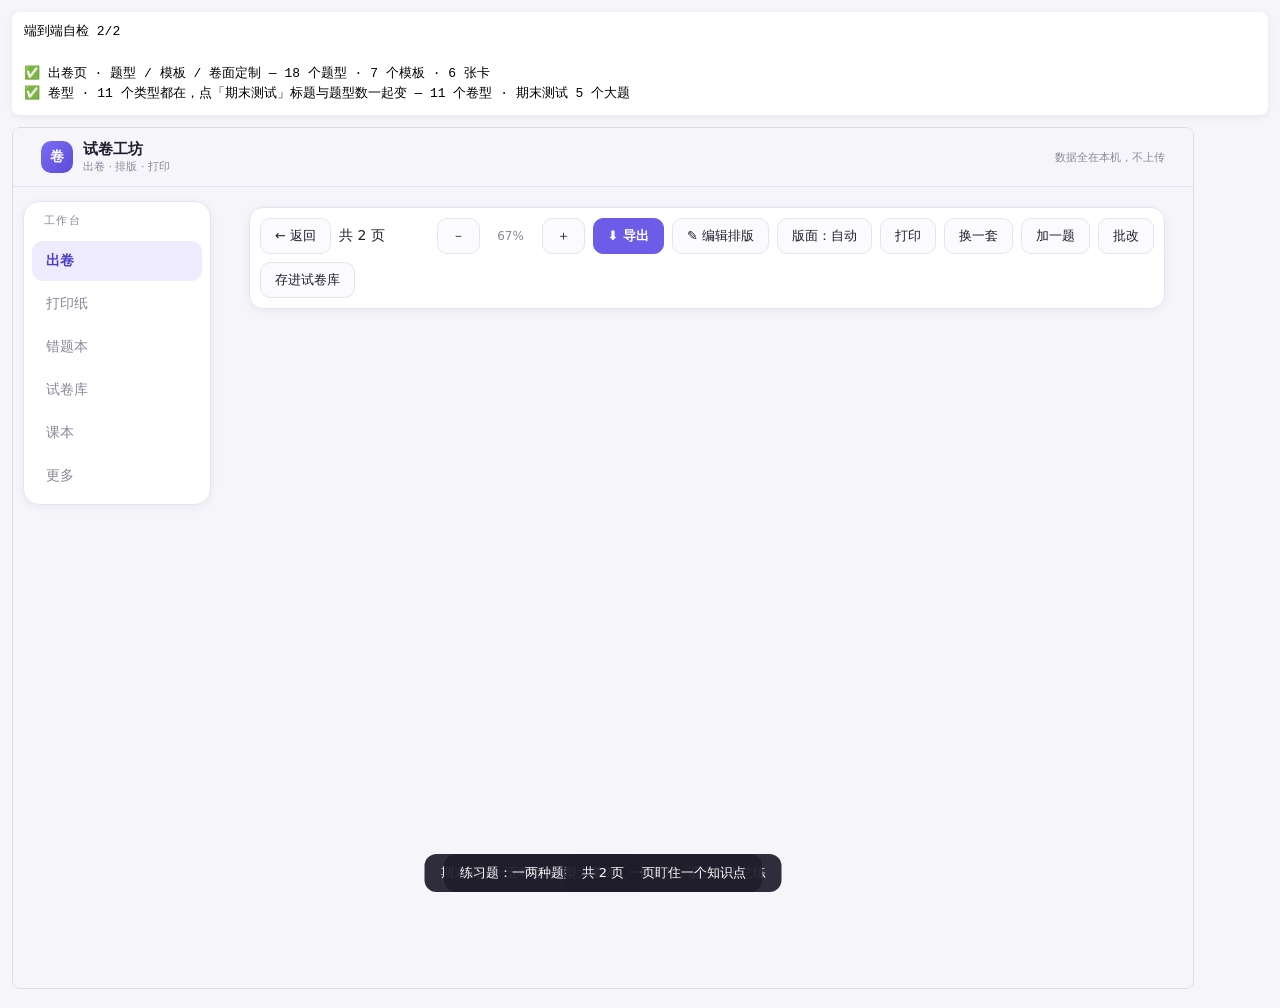
==== web/e2e.html @ d7cf1b26 "网页版补上「学前」一档；修补全词语的错题干；学前隐藏学期开关 网页版（web/ + 单文件 试卷工坊.html）： - models.js：GRADE_TABLE 加 grade 0（数域 20、允许" ====
<!DOCTYPE html>
<html lang="zh-CN">
<head>
<meta charset="utf-8">
<title>端到端自检</title>
<style>
  body { margin: 0; padding: 12px; background: #f6f5fa; font: 13px/1.6 -apple-system, "PingFang SC", sans-serif; }
  #report { margin: 0 0 12px; padding: 10px 12px; background: #fff; border-radius: 8px;
            white-space: pre-wrap; box-shadow: 0 2px 10px rgba(0,0,0,.06); }
  #app { width: 1180px; height: 860px; border: 1px solid #ddd; border-radius: 8px; background: #fff; }
</style>
</head>
<body>
<pre id="report">运行中…</pre>
<iframe id="app"></iframe>
<script type="module">
/**
 * 端到端自检：把「出卷 → 排版 → 批改 → 错题本 → 试卷库 → 学生 → 自编题 → 打印纸 → 课本」
 * 整条链路真的点一遍，用 iframe 加载真实页面、真实点按钮。
 *
 * 为什么不写单元测试：这里要验的恰恰是「连起来还对不对」——按钮点得动、DOM 出得来、
 * 数据存得下、刷新还在。拆成函数级单测反而测不到这些。
 *
 * 为了不弄脏用户数据：开工前把 localStorage 里的那份存档拿出备份、清空，跑完再放回去。
 */

const KEY = 'papermill.web.v2';
const backup = localStorage.getItem(KEY);
localStorage.removeItem(KEY);

const frame = document.getElementById('app');
const report = document.getElementById('report');
const rows = [];
const sleep = (ms) => new Promise((r) => setTimeout(r, ms));
const D = () => frame.contentDocument;
const q = (sel) => D().querySelector(sel);
const qa = (sel) => [...D().querySelectorAll(sel)];
const T = (n) => (n ? n.textContent.replace(/\s+/g, ' ').trim() : '');

function paint() {
  const pass = rows.filter((r) => r[0] === '✅').length;
  report.textContent = `端到端自检 ${pass}/${rows.length}\n\n`
    + rows.map(([m, name, detail]) => `${m} ${name}${detail ? ` — ${detail}` : ''}`).join('\n');
  document.title = `E2E ${pass}/${rows.length}`;
}

async function test(name, fn) {
  try {
    const detail = await fn();
    rows.push(['✅', name, detail ?? '']);
  } catch (err) {
    rows.push(['❌', name, err.message]);
  }
  paint();
}

// 任何逃出 test() 的异常都要留下来 —— 否则页面就停在那句「运行中…」，
// 看不出到底是哪一步炸的（这个坑踩过一次）
window.addEventListener('error', (e) => {
  rows.push(['💥', '脚本异常', e.message]);
  paint();
});
window.addEventListener('unhandledrejection', (e) => {
  rows.push(['💥', '未捕获的 Promise 错误', String(e.reason?.message ?? e.reason)]);
  paint();
});

async function waitFor(fn, label, ms = 9000) {
  const t0 = Date.now();
  for (;;) {
    let v = null;
    try { v = fn(); } catch { v = null; }
    if (v) return v;
    if (Date.now() - t0 > ms) throw new Error(`等不到「${label}」`);
    await sleep(50);
  }
}

// ---------------------------------------------------------------- 操作小工具

function dock(label) {
  const b = qa('.dock .dock-btn').find((x) => T(x) === label);
  if (!b) throw new Error(`导航里没有「${label}」`);
  b.click();
}
function findField(root, label) {
  return [...root.querySelectorAll('.field')].find((f) => T(f.querySelector(':scope > span')) === label);
}
function chipIn(root, label, text) {
  const f = findField(root, label);
  if (!f) throw new Error(`没有「${label}」这一项`);
  const c = [...f.querySelectorAll('.chip')].find((x) => T(x) === text);
  if (!c) throw new Error(`「${label}」下没有「${text}」`);
  return c;
}
const viewChip = (label, text) => chipIn(q('#view'), label, text);
function setControl(el, v) {
  if (el.tagName === 'SELECT') { el.value = String(v); el.dispatchEvent(new Event('change', { bubbles: true })); return; }
  el.value = v;
  // 页面上有的控件挂在 oninput、有的挂在 onchange，两个都发一遍最稳
  el.dispatchEvent(new Event('input', { bubbles: true }));
  el.dispatchEvent(new Event('change', { bubbles: true }));
}
function setFieldInput(root, label, v) {
  const f = findField(root, label);
  if (!f) throw new Error(`没有「${label}」输入框`);
  setControl(f.querySelector('input, select, textarea'), v);
}
const modal = () => q('.modal-mask .modal-card');
const modalBtn = (text) => [...modal().querySelectorAll('.modal-foot .btn')].find((b) => T(b) === text);
function closeModal() { const x = q('.modal-mask .icon-btn'); if (x) x.click(); }

/** 从出卷页生成一张卷子，再把关键指标收集起来 */
async function generate() {
  const b = q('#view .create-actions .btn.primary');
  if (!b) throw new Error('当前不在出卷页');
  b.click();
  await waitFor(() => qa('#view .paper-stage .paper-page').length > 0, '卷子排出来');
  await sleep(180);
  return collect();
}
function collect() {
  const pages = qa('#view .paper-stage .paper-page');
  const desc = T(q('#view .preview-toolbar .grow'));
  return { n: pages.length, desc, text: pages.map((p) => T(p)).join('\n'), pages };
}
function goCreate() {
  const back = qa('#view .preview-toolbar .btn').find((b) => T(b) === '← 返回');
  if (back) back.click();
  else dock('出卷');
}

// ---------------------------------------------------------------- 开跑

frame.src = 'index.html';
try {
  await new Promise((r, j) => {
    frame.onload = r;
    setTimeout(() => j(new Error('iframe 加载超时')), 15000);
  });
  await waitFor(() => q('#view .type-list'), '出卷页渲染完', 15000);
} catch (err) {
  let seen = '';
  try { seen = T(q('#view')) || T(D().body).slice(0, 300); } catch { seen = '(读不到 iframe)'; }
  rows.push(['❌', '页面启动', `${err.message}｜iframe 里看到：${seen.slice(0, 300)}`]);
  paint();
  throw err;
}
await sleep(400); // 让 boot 里那张垫底卷子排完

// 1 ---------------------------------------------------------------
await test('出卷页 · 题型 / 模板 / 卷面定制', () => {
  const types = qa('#view .type-item').length;
  const tpls = qa('#view .template-chip').length;
  const heads = qa('#view .card h2').map(T);
  const need = ['出什么卷', '卷面定制'];
  if (types < 10) throw new Error(`题型只有 ${types} 个`);
  // 模板是按年级 + 科目筛过的，低年级数学只出得来 7 个，不能写死 12
  if (tpls < 5) throw new Error(`快捷模板只有 ${tpls} 个`);
  const miss = need.filter((h) => !heads.some((x) => x.startsWith(h)));
  if (miss.length) throw new Error('缺卡片：' + miss.join('、'));
  return `${types} 个题型 · ${tpls} 个模板 · ${heads.length} 张卡`;
});

// 2 ---------------------------------------------------------------
await test('卷型 · 11 个类型都在，点「期末测试」标题与题型数一起变', async () => {
  const f = findField(q('#view'), '卷型');
  if (!f) throw new Error('出卷页没有「卷型」这一项');
  const labels = [...f.querySelectorAll('.chip')].map(T);
  const need = ['全部', '单元测试', '期中测试', '期末测试', '练习题', '拼音', '复习题', '综合测试', '竞赛', '奥数', '小升初'];
  if (labels.length !== need.length) throw new Error(`卷型有 ${labels.length} 个：${labels.join('/')}`);
  const miss = need.filter((x) => !labels.includes(x));
  if (miss.length) throw new Error('缺卷型：' + miss.join('、'));
  viewChip('卷型', '期末测试').click();
  await sleep(150);
  const paper = await generate();
  if (!/期末测试/.test(paper.text)) throw new Error('卷头没印「期末测试」：' + paper.text.slice(0, 60));
  const sections = (paper.text.match(/（每题 \d+ 分/g) ?? []).length;
  if (sections < 5) throw new Error(`期末测试只排了 ${sections} 个大题，应该有 5 个`);
  return `11 个卷型 · 期末测试 ${sections} 个大题`;
});

// 3 ---------------------------------------------------------------
await test('卷型 · 练习题只出一个大题、竞赛换成思维题', async () => {
  goCreate();
  await waitFor(() => q('#view .create-actions'), '出卷页');
  viewChip('卷型', '练习题').click();
  await sleep(150);
  let p = await generate();
  let n = (p.text.match(/（每题 \d+ 分/g) ?? []).length;
  if (n !== 1) throw new Error(`练习题排了 ${n} 个大题，应该只有 1 个`);
  goCreate();
  await waitFor(() => q('#view .create-actions'), '出卷页');
  viewChip('卷型', '竞赛').click();
  await sleep(150);
  p = await generate();
  n = (p.text.match(/（每题 \d+ 分/g) ?? []).length;
  if (n < 3) throw new Error(`竞赛只排了 ${n} 个大题`);
  if (!/找规律|应用题|比大小|填括号/.test(p.text)) throw new Error('竞赛卷里没有一道思维题：' + p.text.slice(0, 120));
  return `练习题 1 个大题 · 竞赛 ${n} 个大题且含思维题`;
});

// 4 ---------------------------------------------------------------
await test('卷型 · 拼音自动切到语文，题全是字词拼音', async () => {
  goCreate();
  await waitFor(() => q('#view .create-actions'), '出卷页');
  viewChip('卷型', '拼音').click();
  await sleep(200);
  const on = [...findField(q('#view'), '科目（可多选）').querySelectorAll('.chip.on')].map(T);
  if (on.join() !== '语文') throw new Error('点了拼音卷，科目还是：' + (on.join('、') || '空'));
  const p = await generate();
  if (!/看拼音写词语/.test(p.text)) throw new Error('拼音卷里没有「看拼音写词语」');
  if (/口算|竖式|脱式/.test(p.text)) throw new Error('拼音卷里混进了数学题');
  // 收尾：卷型退回全部、科目退回数学，后面的用例还要按默认来
  goCreate();
  await waitFor(() => q('#view .create-actions'), '出卷页');
  viewChip('卷型', '全部').click();
  await sleep(150);
  const chips = () => [...findField(q('#view'), '科目（可多选）').querySelectorAll('.chip')];
  chips().find((c) => T(c) === '数学').click();
  await sleep(180);
  const zh = chips().find((c) => T(c) === '语文' && c.classList.contains('on'));
  if (zh) { zh.click(); await sleep(180); }
  return '自动切语文 · 只有拼音字词题';
});

// 5 ---------------------------------------------------------------
await test('卷型 · 拼音只到六年级、小升初从五年级起', async () => {
  const gradeSel = () => findField(q('#view'), '年级').querySelector('select');
  setControl(gradeSel(), '3');
  await sleep(220);
  if (!viewChip('卷型', '小升初').disabled) throw new Error('三年级竟然能选「小升初」');
  setControl(gradeSel(), '7');
  await sleep(240);
  if (!viewChip('卷型', '拼音').disabled) throw new Error('七年级竟然能选「拼音」');
  setControl(gradeSel(), '6');
  await sleep(240);
  if (viewChip('卷型', '小升初').disabled) throw new Error('六年级选不了「小升初」');
  if (viewChip('卷型', '拼音').disabled) throw new Error('六年级选不了「拼音」');
  setControl(gradeSel(), '3');
  await sleep(240);
  return '三年级无小升初 · 七年级无拼音 · 六年级两个都能选';
});

// 5.5 -------------------------------------------------------------
await test('学前 · 只开数学语文，卷面没有乘除、卷头不重复', async () => {
  const gradeSel = () => findField(q('#view'), '年级').querySelector('select');
  const opts = [...gradeSel().options].map((o) => o.textContent.trim());
  if (!opts.includes('学前')) throw new Error('年级下拉里没有「学前」：' + opts.join('/'));
  setControl(gradeSel(), '0');
  await sleep(260);

  const chips = () => [...findField(q('#view'), '科目（可多选）').querySelectorAll('.chip')];
  const enabled = chips().filter((c) => !c.disabled).map(T);
  if (enabled.join() !== '数学,语文') throw new Error('学前能选的科目是：' + enabled.join('、'));

  const p = await generate();
  if (/学前 · 学前/.test(p.text)) throw new Error('卷头印成了「学前 · 学前」');
  if (!/学前/.test(p.text)) throw new Error('卷头没有「学前」：' + p.text.slice(0, 60));
  if (/×|÷/.test(p.text)) throw new Error('学前卷里出现了乘除');
  const total = Number((p.text.match(/共\s*(\d+)\s*题/) ?? [])[1] ?? 0);
  if (!total) throw new Error('卷头读不到题量：' + p.text.slice(0, 80));
  if (total > 24) throw new Error(`学前卷 ${total} 题，没折半（常规卷 30+）`);

  // 语文：拼音 / 注音 / 补全词语，不能一道题都出不来
  goCreate();
  await waitFor(() => q('#view .create-actions'), '出卷页');
  chips().find((c) => T(c) === '语文').click();
  await sleep(200);
  chips().find((c) => T(c) === '数学' && c.classList.contains('on')).click();
  await sleep(240);
  const zh = await generate();
  if (!/拼音|注音|补全词语|补充完整/.test(zh.text)) throw new Error('学前语文卷没有字词题：' + zh.text.slice(0, 120));

  // 收尾：回到三年级数学
  goCreate();
  await waitFor(() => q('#view .create-actions'), '出卷页');
  chips().find((c) => T(c) === '数学').click();
  await sleep(160);
  chips().find((c) => T(c) === '语文' && c.classList.contains('on')).click();
  await sleep(160);
  setControl(gradeSel(), '3');
  await sleep(240);
  return `学前数学 ${total} 题 · 只开数学语文 · 语文卷出得来`;
});

// 6 ---------------------------------------------------------------
let base = null;
await test('生成卷子 · 页数 / 姓名栏 / 页脚页码', async () => {
  base = await generate();
  if (!base.n) throw new Error('一页都没排出来');
  if (!/姓名|班级/.test(base.text)) throw new Error('卷头没有姓名栏');
  if (!/第\s*1\s*\/\s*\d+\s*页/.test(base.text)) throw new Error('页脚没有「第 1/N 页」');
  return `${base.desc}`;
});

// 3 ---------------------------------------------------------------
await test('页脚 · 默认印「学生名 · 每日一练」，不印版权说明', async () => {
  goCreate();
  await waitFor(() => q('#view .create-actions'), '出卷页');
  viewChip('页脚', '默认（学生名 · 每日一练）').click();
  await sleep(80);
  const r = await generate();
  // 用户点名：那张「题目由本程序生成，非官方教材配套」别默认印出来；
  // 但左下角要留一句能认出「这是谁的哪张卷」的话
  if (/非官方教材配套/.test(r.text)) throw new Error('默认页脚还印着版权说明');
  if (!/每日一练/.test(r.text)) throw new Error('默认页脚没印「每日一练」');
  if (!/第\s*1\s*\/\s*\d+\s*页/.test(r.text)) throw new Error('页脚连页码都没了');
  return '印「每日一练」· 无版权说明 · 页码仍在';
});

// 4 ---------------------------------------------------------------
await test('页脚 · 整条不印', async () => {
  goCreate();
  await waitFor(() => q('#view .create-actions'), '出卷页');
  viewChip('页脚', '整条不印').click();
  await sleep(80);
  const r = await generate();
  if (/第\s*1\s*\/\s*\d+\s*页/.test(r.text)) throw new Error('整条不印时页码还在');
  if (/第\s*1\s*\/\s*\d+\s*页/.test(r.text)) throw new Error('页码还在');
  return '文案与页码都没了';
});

// 5 ---------------------------------------------------------------
await test('页脚 · 自定义文字', async () => {
  goCreate();
  await waitFor(() => q('#view .create-actions'), '出卷页');
  viewChip('页脚', '自定义').click();
  await sleep(120);
  setFieldInput(q('#view'), '页脚文字', '三班数学 · 每日一练');
  await sleep(80);
  const r = await generate();
  if (!/三班数学/.test(r.text)) throw new Error('自定义页脚没印出来');
  goCreate();
  await waitFor(() => q('#view .create-actions'), '出卷页');
  viewChip('页脚', '默认（学生名 · 每日一练）').click();
  return '印出「三班数学 · 每日一练」';
});

// 6 ---------------------------------------------------------------
await test('页数上限 2 页 · 自动缩字号压进去', async () => {
  goCreate();
  await waitFor(() => q('#view .create-actions'), '出卷页');
  // 先切到「练习题」：只有一个大题，页数好控制。
  // 默认「全部」铺四类题型、本来就 4 页，缩字号有 0.72 的下限，压不进 2 页 ——
  // 那是设计如此，不是 bug，拿它测「压进去」只会一直红。
  viewChip('卷型', '练习题').click();
  await sleep(120);
  viewChip('页数上限', '不限').click();
  await sleep(80);
  // 默认卷本来就 2 页，限 2 页什么也测不出来 —— 先把第一类题型加到刚过 3 页
  // （不能堆太多：缩字号有 0.72 的下限，塞不进去就会老实多印一页，那是设计如此）
  let free = null;
  let used = '';
  let picked = '';
  for (const n of ['40', '50', '60', '70', '80']) {
    // 设完回读一次：带虚拟时间的无头浏览器偶尔会在重渲染的间隙把设置吞掉
    for (let k = 0; k < 3; k++) {
      setControl(q('#view .type-item input.num'), n);
      await sleep(180);
      picked = /已选 (\d+) 题/.exec(T(q('#view .page-head p')))?.[1] ?? '0';
      if (Number(picked) >= Number(n)) break;
    }
    if (Number(picked) < Number(n)) throw new Error(`题量设不成 ${n}（页面显示 ${picked}）`);
    viewChip('页数上限', '不限').click();
    await sleep(60);
    free = await generate();
    used = n;
    if (free.n >= 3) break;
    goCreate();
    await waitFor(() => q('#view .create-actions'), '出卷页');
  }
  if (!free || free.n < 3) throw new Error(`题量加到 ${used}（已选 ${picked} 题）也没到 3 页，当前 ${free?.n} 页`);
  goCreate();
  await waitFor(() => q('#view .create-actions'), '出卷页');
  viewChip('页数上限', '2 页').click();
  await sleep(80);
  const capped = await generate();
  const shrunk = /缩到\s*(\d+)%/.exec(capped.desc);
  if (capped.n > free.n) throw new Error(`限页反而从 ${free.n} 页变 ${capped.n} 页`);
  if (capped.n > 2 && !shrunk) throw new Error(`限 2 页排了 ${capped.n} 页，且没缩过字号`);
  // 缩字号可以，但题不能少
  const lf = free.text.replace(/\s/g, '').length;
  const lc = capped.text.replace(/\s/g, '').length;
  if (lc < lf * 0.9) throw new Error(`限页后内容少了 ${Math.round((1 - lc / lf) * 100)}%，可能丢题`);
  goCreate();
  await waitFor(() => q('#view .create-actions'), '出卷页');
  viewChip('页数上限', '不限').click();
  viewChip('卷型', '全部').click();
  const reset = qa('#view .type-tools .btn').find((b) => T(b) === '全选常用');
  if (reset) reset.click();
  return `${used} 题：不限 ${free.n} 页 → 限 2 页 ${capped.n} 页${shrunk ? `（字号缩到 ${shrunk[1]}%）` : '（压不下去，按设计保留）'} · 题目没丢`;
});

// 7 ---------------------------------------------------------------
await test('横版 A4 · 纸面真的转成 842×595', async () => {
  goCreate();
  await waitFor(() => q('#view .create-actions'), '出卷页');
  viewChip('页数上限', '不限').click();
  await sleep(80);
  viewChip('纸张', 'A4 横版').click();
  await sleep(80);
  const r = await generate();
  const w = parseFloat(r.pages[0].style.width);
  const h = parseFloat(r.pages[0].style.height);
  if (!(w > h)) throw new Error(`纸面还是 ${w}×${h}`);
  if (Math.round(w) !== 842 || Math.round(h) !== 595) throw new Error(`尺寸 ${w}×${h} 不是 A4 横版`);
  goCreate();
  await waitFor(() => q('#view .create-actions'), '出卷页');
  viewChip('纸张', 'A4 竖版').click();
  return `${Math.round(w)}×${Math.round(h)}pt`;
});

// 8 ---------------------------------------------------------------
await test('行距自定义 12pt', async () => {
  goCreate();
  await waitFor(() => q('#view .create-actions'), '出卷页');
  viewChip('题间行距', '自定义').click();
  await sleep(120);
  setFieldInput(q('#view'), '自定义行距(pt)', '12');
  await sleep(80);
  const custom = await generate();
  goCreate();
  await waitFor(() => q('#view .create-actions'), '出卷页');
  viewChip('题间行距', '标准').click();
  await sleep(80);
  const normal = await generate();
  return `自定义 ${custom.n} 页 / 标准 ${normal.n} 页`;
});

// 9 ---------------------------------------------------------------
await test('批改 · 勾 3 道错题记进错题本', async () => {
  goCreate();
  await waitFor(() => q('#view .create-actions'), '出卷页');
  await generate();
  const grade = qa('#view .preview-toolbar .btn').find((b) => T(b) === '批改');
  if (!grade) throw new Error('工具栏没有「批改」');
  grade.click();
  await waitFor(() => modal(), '批改弹窗');
  const boxes = [...modal().querySelectorAll('.grading-row input')];
  if (boxes.length < 3) throw new Error(`批改列表只有 ${boxes.length} 道`);
  boxes.slice(0, 3).forEach((b) => { b.checked = true; b.dispatchEvent(new Event('change', { bubbles: true })); });
  modalBtn('记进错题本').click();
  await sleep(200);
  dock('错题本');
  await waitFor(() => q('#view .mistake-list'), '错题本页');
  const n = qa('#view .mistake-item').length;
  if (n !== 3) throw new Error(`错题本里有 ${n} 道，应为 3`);
  return `${boxes.length} 道里勾了 3 道 → 错题本 ${n} 道`;
});

// 10 --------------------------------------------------------------
await test('错题本 · 用错题出卷', async () => {
  const b = qa('#view .row .btn').find((x) => T(x) === '用错题出卷');
  if (!b) throw new Error('没有「用错题出卷」按钮');
  b.click();
  await waitFor(() => qa('#view .paper-stage .paper-page').length > 0, '错题卷');
  await sleep(180);
  const r = collect();
  if (!/错题重练/.test(r.text)) throw new Error('卷面没有「错题重练」大题');
  return `${r.n} 页 · ${r.desc}`;
});

// 11 --------------------------------------------------------------
await test('试卷库 · 存 / 打开 / 删', async () => {
  // 先存一张
  const save = qa('#view .preview-toolbar .btn').find((b) => T(b) === '存进试卷库');
  if (!save) throw new Error('没有「存进试卷库」');
  save.click();
  await sleep(150);
  dock('试卷库');
  await waitFor(() => q('#view .lib-list'), '试卷库页');
  const before = qa('#view .lib-item').length;
  if (before < 1) throw new Error('存完试卷库还是空的');
  const open = qa('#view .lib-item .btn').find((b) => T(b) === '打开');
  open.click();
  await waitFor(() => qa('#view .paper-stage .paper-page').length > 0, '打开历史卷');
  await sleep(150);
  const opened = collect().n;
  dock('试卷库');
  await waitFor(() => q('#view .lib-list'), '试卷库页');
  const del = qa('#view .lib-item .btn').find((b) => T(b) === '删');
  const firstTitle = T(q('#view .lib-item b'));
  del.click();
  await sleep(150);
  const after = qa('#view .lib-item').length;
  if (after !== before - 1) throw new Error(`删完还有 ${after} 张（删前 ${before}）`);
  return `存 ${before} 张 → 打开 ${opened} 页 → 删到 ${after} 张`;
});

// 12 --------------------------------------------------------------
await test('学生档案 · 新建 + 点名字直接出卷', async () => {
  dock('更多');
  await waitFor(() => q('#view .card'), '更多页');
  const stu = qa('#view .btn').find((b) => T(b) === '学生档案');
  if (!stu) throw new Error('更多页没有「学生档案」入口');
  stu.click();
  await waitFor(() => q('#view .student-list'), '学生页');
  const add = qa('#view .btn').find((b) => T(b) === '＋ 新建学生');
  add.click();
  await waitFor(() => modal(), '新建学生弹窗');
  setFieldInput(modal(), '姓名', '小明');
  chipIn(modal(), '学期', '下册').click();
  chipIn(modal(), '性别', '男').click();
  await sleep(60);
  modalBtn('保存').click();
  await sleep(200);
  const n = qa('#view .student-item').length;
  if (!n) throw new Error('学生没存进去');
  const meta = T(q('#view .student-item .meta'));
  if (!/小明|年级|册/.test(meta)) throw new Error('档案摘要不对：' + meta);
  // 点「出卷」= 直接生成并跳预览
  const go = qa('#view .student-item .btn').find((b) => T(b) === '出卷');
  go.click();
  await waitFor(() => qa('#view .paper-stage .paper-page').length > 0, '按学生档案出卷');
  await sleep(200);
  const r = collect();
  if (!/小明/.test(r.text)) throw new Error('卷头没印学生姓名');
  return `${meta} → 卷头印「小明」· ${r.desc}`;
});

// 13 --------------------------------------------------------------
await test('学生条 · 点名字出卷（出卷页）', async () => {
  goCreate();
  await waitFor(() => q('#view .student-strip'), '出卷页学生条');
  const pill = qa('#view .student-pill').find((b) => T(b).startsWith('小明'));
  if (!pill) throw new Error('学生条里没有小明');
  pill.click();
  await waitFor(() => qa('#view .paper-stage .paper-page').length > 0, '点名字出卷');
  await sleep(200);
  const r = collect();
  if (!/小明/.test(r.text)) throw new Error('卷头没印名字');
  return `${r.desc}`;
});

// 14 --------------------------------------------------------------
await test('自编题 · 算式模式（自动算答案）', async () => {
  goCreate();
  await waitFor(() => q('#view .create-actions'), '出卷页');
  const add = qa('#view .btn').find((b) => T(b) === '＋ 新建自编题');
  if (!add) throw new Error('没有「＋ 新建自编题」');
  add.click();
  await waitFor(() => modal(), '自编题弹窗');
  chipIn(modal(), '模式', '算式').click();
  await sleep(60);
  const ta = modal().querySelector('textarea');
  setControl(ta, '24+18\n7×8\n96÷4\n7÷2\n24+18');
  await sleep(120);
  const save = modalBtn('保存');
  save.click();
  await sleep(200);
  const item = q('#view .custom-item');
  if (!item) throw new Error('自编题没存下来');
  const desc = T(item);
  if (!/算式/.test(desc)) throw new Error('列表里没显示模式：' + desc);
  // 勾上它再出卷
  const box = item.querySelector('input[type=checkbox]');
  box.checked = true;
  box.dispatchEvent(new Event('change', { bubbles: true }));
  await sleep(120);
  const r = await generate();
  // 算式会被排成「24 + 18 = （　　）」，等号两边带空格，匹配时别写死
  if (!/24\s*\+\s*18/.test(r.text)) throw new Error('卷面没有自编的算式');
  // 答案页每个答案是一个独立的绝对定位块，textContent 会连成一串（18.4219.40…），
  // 所以按块取文本再判断，别在整页字符串上找数字
  const cells = r.pages.flatMap((p) => [...p.children].map((n) => T(n)));
  if (!cells.some((c) => /(^|\D)42$/.test(c))) {
    throw new Error('答案 42 没算出来｜尾部：' + cells.slice(-8).join(' / '));
  }
  return `${desc} · ${r.n} 页`;
});

// 15 --------------------------------------------------------------
await test('自编题 · 去重（重复行只印一次）', async () => {
  goCreate();
  await waitFor(() => q('#view .custom-item'), '出卷页自编题列表');
  const item = q('#view .custom-item');
  const edit = [...item.querySelectorAll('.btn')].find((b) => T(b) === '编辑');
  edit.click();
  await waitFor(() => modal(), '编辑自编题');
  // 上面存的内容里有两条 24+18，预览应报「去掉 1 条重复」
  const hint = [...modal().querySelectorAll('p.hint')].map(T).join(' ');
  if (!/去掉\s*1\s*条重复/.test(hint)) throw new Error('没提示重复：' + hint);
  closeModal();
  return '提示「去掉 1 条重复」';
});

// 16 --------------------------------------------------------------
await test('打印纸 · 16 张速查表逐张开得出来', async () => {
  dock('打印纸');
  await waitFor(() => q('#view .sheet-grid'), '打印纸页');
  const cards = qa('#view .sheet-card').length;
  let ok = 0;
  const bad = [];
  for (let i = 0; i < cards; i += 1) {
    qa('#view .sheet-card')[i].click();
    try {
      await waitFor(() => modal(), '速查表弹窗', 3000);
      const tbl = modal().querySelector('table.ref-table');
      const rows = tbl ? tbl.querySelectorAll('tbody tr').length : 0;
      const bottom = tbl
        ? (tbl.getBoundingClientRect().bottom - modal().querySelector('.paper-page').getBoundingClientRect().top)
          / (modal().querySelector('.paper-page').getBoundingClientRect().height / 842)
        : 1e9;
      if (!tbl || !rows) throw new Error('没表格');
      if (bottom > 842 - 40 + 1) throw new Error(`底边 ${Math.round(bottom)}pt 超出纸面`);
      ok += 1;
    } catch (err) {
      bad.push(`${i}:${err.message}`);
    }
    closeModal();
    await sleep(40);
  }
  if (bad.length) throw new Error(bad.join(' / '));
  return `${ok}/${cards} 张全部装得下`;
});

// 17 --------------------------------------------------------------
await test('打印纸 · 22 张练习格纸逐张开得出来', async () => {
  const tab = qa('#view .chips .chip').find((c) => T(c) === '练习格纸');
  if (!tab) throw new Error('没有「练习格纸」切页');
  tab.click();
  await waitFor(() => q('#view .sheet-card'), '格纸列表');
  const cards = qa('#view .sheet-card').length;
  let ok = 0;
  const bad = [];
  for (let i = 0; i < cards; i += 1) {
    const title = T(qa('#view .sheet-card b')[i]);
    qa('#view .sheet-card')[i].click();
    try {
      await waitFor(() => modal(), '格纸弹窗', 3000);
      const page = modal().querySelector('.paper-page');
      const svg = page?.querySelector('svg');
      const marks = svg ? svg.querySelectorAll('line, path, rect, circle, text').length : 0;
      if (!svg) throw new Error('没有 svg');
      // 「空白纸」这一张本来就不画线，别把它当故障
      if (marks < 5 && !/空白/.test(title)) throw new Error(`只画了 ${marks} 笔`);
      ok += 1;
    } catch (err) {
      bad.push(`${title}:${err.message}`);
    }
    closeModal();
    await sleep(40);
  }
  if (bad.length) throw new Error(bad.join(' / '));
  return `${ok}/${cards} 张（${'全部有线条'}）`;
});

// 18 --------------------------------------------------------------
await test('课本 · 单元列表 + 按单元出卷', async () => {
  dock('课本');
  await waitFor(() => q('#view .unit-item') || /没有单元|没有课标单元/.test(T(q('#view .unit-list'))), '单元列表', 15000);
  const units = qa('#view .unit-item').length;
  if (!units) throw new Error('这个科目/年级没有单元');
  const go = qa('#view .unit-item .btn').find((b) => T(b) === '按此单元出卷');
  go.click();
  await waitFor(() => qa('#view .paper-stage .paper-page').length > 0, '按单元出卷', 15000);
  await sleep(200);
  const r = collect();
  if (!r.text.trim()) throw new Error('卷子是空白的');
  return `${units} 个单元 · 出卷 ${r.n} 页`;
});

// 19 --------------------------------------------------------------
await test('打印 · @page 与横竖版一致', async () => {
  goCreate();
  await waitFor(() => q('#view .create-actions'), '出卷页');
  await generate();
  const btn = qa('#view .preview-toolbar .btn').find((b) => T(b).startsWith('打印'));
  if (!btn) throw new Error('没有打印按钮');
  btn.click();
  await sleep(400);
  const style = D().getElementById('page-style');
  if (!style) throw new Error('没有注入 @page');
  if (!/size:\s*A4\s+portrait/.test(style.textContent)) throw new Error('@page 不是纵向：' + style.textContent);
  return style.textContent.replace(/\s+/g, ' ');
});

// 20 --------------------------------------------------------------
await test('刷新后数据还在（localStorage）', async () => {
  const before = JSON.parse(localStorage.getItem(KEY) ?? '{}');
  if (!before.students?.length) throw new Error('存档里没有学生');
  if (!before.mistakes?.length) throw new Error('存档里没有错题');
  if (!before.customSheets?.length) throw new Error('存档里没有自编题');
  frame.src = 'index.html';
  await new Promise((r) => { frame.onload = r; });
  await waitFor(() => q('#view .student-strip'), '重开后出卷页');
  const pill = qa('#view .student-pill').map(T).join('|');
  if (!/小明/.test(pill)) throw new Error('重开后学生条丢了：' + pill);
  return `学生 ${before.students.length} · 错题 ${before.mistakes.length} · 自编题 ${before.customSheets.length}`;
});

// 21 --------------------------------------------------------------
await test('导出弹窗 · 格式/清晰度/范围都在', async () => {
  goCreate();
  await waitFor(() => q('#view .create-actions'), '出卷页');
  await generate();
  const btn = qa('#view .preview-toolbar .btn').find((b) => T(b).includes('导出'));
  if (!btn) throw new Error('工具栏没有导出按钮');
  btn.click();
  await waitFor(() => modal(), '导出弹窗');
  const labels = [...modal().querySelectorAll('.modal-body .field > span')].map(T);
  ['格式', '清晰度', '范围'].forEach((x) => {
    if (!labels.includes(x)) throw new Error(`导出弹窗缺「${x}」：${labels.join('/')}`);
  });
  const fmt = [...modal().querySelectorAll('.modal-body .chip')].map(T);
  if (!fmt.some((x) => x.includes('PDF')) || !fmt.some((x) => x.includes('PNG'))) {
    throw new Error('导出弹窗没有 PDF / PNG 两种格式');
  }
  closeModal();
  return labels.join(' / ');
});

// 22 --------------------------------------------------------------
await test('导出 PDF · 字节结构正确（页数、MediaBox、EOF）', async () => {
  const posts = D().defaultView.__papermill;
  const r = posts.result;
  if (!r?.pages?.length) throw new Error('没有可导出的卷子');
  const { buildPdfBlob } = await import('./js/ui/export.js');
  const blob = await buildPdfBlob(r.pages, { dpi: 120 });
  const buf = new Uint8Array(await blob.arrayBuffer());
  const text = new TextDecoder().decode(buf);
  if (!text.startsWith('%PDF-1.4')) throw new Error('PDF 头不对');
  if (!text.trimEnd().endsWith('%%EOF')) throw new Error('PDF 尾部没有 %%EOF');
  const pageObjs = (text.match(/\/Type \/Page[^s]/g) ?? []).length;
  if (pageObjs !== r.pageCount) throw new Error(`PDF 里 ${pageObjs} 页，卷子是 ${r.pageCount} 页`);
  if (!/\/MediaBox \[0 0 595 842\]/.test(text)) throw new Error('MediaBox 不是 A4 纵向');
  if (!/\/Filter \/DCTDecode/.test(text)) throw new Error('图片流没用 JPEG');
  return `${Math.round(blob.size / 1024)}KB · ${pageObjs} 页 · MediaBox A4`;
});

// 23 --------------------------------------------------------------
await test('编辑排版 · 点题改字、删题、滑杆重排', async () => {
  if (frame.clientWidth < 1024) return '窗口太窄，跳过（电脑端功能）';
  goCreate();
  await waitFor(() => q('#view .create-actions'), '出卷页');
  const before = await generate();
  const qCount = () => D().defaultView.__papermill.paper.questions.length;
  const n0 = qCount();
  const editBtn = qa('#view .preview-toolbar .btn').find((b) => T(b).includes('编辑排版'));
  if (!editBtn) throw new Error('没有「编辑排版」按钮');
  editBtn.click();
  await waitFor(() => q('#view .edit-panel'), '编辑面板');
  await waitFor(() => qa('#view .hit').length > 0, '纸面热区', 8000);
  const hits = qa('#view .hit');
  if (hits.length < 3) throw new Error(`纸面热区只有 ${hits.length} 个`);

  // 快照整张卷的 slot 坐标：改字之后这些数字一个都不许变（「不破坏原布局」）
  const snap = () => D().defaultView.__papermill.result.pages
    .flatMap((p) => (p.hits ?? [])
      .map((h) => `${p.index}|${h.qid}|${h.x.toFixed(2)}|${h.y.toFixed(2)}|${h.w.toFixed(2)}`));
  const slot0 = snap();
  const pages0 = D().defaultView.__papermill.result.pages.length;

  hits[0].click();
  await sleep(250);
  const ta = q('#view .inline-ta');
  if (!ta) throw new Error('点题之后纸面上没有出现原地输入框');
  const oldText = ta.value;

  // 原地加长题干：纸面要出现新字，但**一个 slot 都不许挪**，页数也不许变
  setControl(ta, `${oldText}（这一句是手动加的，应该立刻出现在纸面上，而且不许把别的题推走）`);
  await sleep(300);
  ta.blur();                       // 输入期间不重画是设计：点走（或 ⌘↵）才落纸
  await sleep(600);
  const after = collect();
  if (!/手动加的/.test(after.text)) throw new Error('改完题干纸面没跟着变');
  const slot1 = snap();
  const moved = slot1.filter((x, i) => x !== slot0[i]);
  if (moved.length) throw new Error(`改一个字就挪了 ${moved.length} 处：${moved[0]}（原 ${slot0[slot1.indexOf(moved[0])]}）`);
  const pages1 = D().defaultView.__papermill.result.pages.length;
  if (pages1 !== pages0) throw new Error(`页数从 ${pages0} 变成 ${pages1}`);

  // 删一题：题数应当少 1
  const del = qa('#view .edit-panel .btn').find((b) => T(b) === '删除');
  if (!del) throw new Error('没有删除按钮');
  del.click();
  await sleep(600);
  const n1 = qCount();
  if (n1 !== n0 - 1) throw new Error(`删完后 ${n1} 题，原来 ${n0} 题`);

  // 拖字号滑杆：手动值必须真的生效（不能被「自动试排」改回去）
  const range = q('#view .edit-panel input[type="range"]');
  if (!range) throw new Error('没有字号滑杆');
  setControl(range, '130');
  await sleep(500);
  const ts = D().defaultView.__papermill.result.typeScale;
  if (Math.abs(ts - 1.3) > 0.01) throw new Error(`字号滑杆拖到 130% 后 typeScale=${ts}`);

  return `${n0} 题 → 原地改字 ${slot1.length} 个 slot 原封不动 → 删 1 题余 ${n1} 题 → 字号 ${Math.round(ts * 100)}%`;
});

// 24 --------------------------------------------------------------
await test('弹窗里的下拉 · 浮层不被滚动容器裁掉，选中生效', async () => {
  dock('更多');
  await waitFor(() => q('#view .stat-grid'), '更多页');
  const toStudents = qa('#view .btn').find((b) => T(b) === '学生档案');
  if (!toStudents) throw new Error('更多页没有「学生档案」入口');
  toStudents.click();
  await waitFor(() => q('#view .student-list'), '学生页');
  const add = qa('#view .btn').find((b) => T(b).includes('新建学生'));
  if (!add) throw new Error('没有「新建学生」');
  add.click();
  await waitFor(() => modal(), '学生弹窗');
  const dd = modal().querySelector('.field .dd');
  if (!dd) throw new Error('弹窗里没有下拉');
  dd.querySelector('.dd-btn').click();
  await sleep(200);
  // 弹窗里的浮层会被挪到 body 上，所以不能按 .dd.open .dd-pop 找
  const pop = [...D().querySelectorAll('.dd-pop')]
    .find((p) => D().defaultView.getComputedStyle(p).display !== 'none');
  if (!pop) throw new Error('下拉没展开');
  const r = pop.getBoundingClientRect();
  if (r.bottom > D().defaultView.innerHeight + 1) throw new Error('浮层超出窗口底部');
  if (r.height < 40) throw new Error(`浮层只有 ${Math.round(r.height)}px 高，被裁了`);
  const opt = [...pop.querySelectorAll('.dd-opt')].find((o) => T(o) === '五年级');
  if (!opt) throw new Error('浮层里没有「五年级」');
  opt.click();
  await sleep(120);
  const sel = dd.querySelector('select');
  if (sel.value !== '5') throw new Error(`选完下拉值是 ${sel.value}，应为 5`);
  closeModal();
  return `浮层 ${Math.round(r.width)}×${Math.round(r.height)} · 选到 ${sel.options[sel.selectedIndex].text}`;
});

// 25 --------------------------------------------------------------
await test('学生档案 · 编辑时 chip 高亮跟着点，改完真存下', async () => {
  dock('更多');
  await waitFor(() => q('#view .stat-grid'), '更多页');
  qa('#view .btn').find((b) => T(b) === '学生档案').click();
  await waitFor(() => q('#view .student-list'), '学生页');
  const edit = qa('#view .student-item .btn').find((b) => T(b) === '编辑');
  if (!edit) throw new Error('学生条目上没有「编辑」');
  edit.click();
  await waitFor(() => modal(), '编辑学生弹窗');

  // 打开时高亮必须和档案一致（以前点完不变色，用户以为坏了）
  const termOn = () => {
    const f = findField(modal(), '学期');
    return [...f.querySelectorAll('.chip')].find((c) => c.classList.contains('on'))?.textContent.trim();
  };
  const before = termOn();
  if (!before) throw new Error('打开编辑弹窗时「学期」一个都没高亮');

  const sexField = findField(modal(), '性别');
  const other = [...sexField.querySelectorAll('.chip')].find((c) => !c.classList.contains('on'));
  other.click();
  await sleep(100);
  const sexOn = [...sexField.querySelectorAll('.chip')].filter((c) => c.classList.contains('on')).map(T);
  if (sexOn.length !== 1 || sexOn[0] !== T(other)) throw new Error(`点了「${T(other)}」高亮没挪过来：${sexOn.join('/')}`);
  // 「不填」在存档里是空串
  const sexValue = T(other) === '不填' ? '' : T(other);

  // 学期换个值，高亮也只能有一个
  const second = [...findField(modal(), '学期').querySelectorAll('.chip')].find((c) => T(c) !== termOn());
  second.click();
  await sleep(80);
  if (termOn() !== T(second)) throw new Error(`点了「${T(second)}」学期高亮还是「${termOn()}」`);

  // 摘要行要跟着变（给用户「点上了」的即时反馈）
  const summary = [...modal().querySelectorAll('.hint')].map(T).join(' ');
  if (!/卷头印|还没填姓名/.test(summary)) throw new Error('弹窗里没有实时摘要：' + summary);

  // 改名 + 保存
  const nameInput = findField(modal(), '姓名').querySelector('input');
  setControl(nameInput, '小明同学');
  await sleep(80);
  modalBtn('保存').click();
  await sleep(300);
  if (modal()) throw new Error('保存后弹窗没关');
  const item = qa('#view .student-item').find((n) => /小明同学/.test(T(n)));
  if (!item) throw new Error('列表里没出现「小明同学」');
  const stored = JSON.parse(localStorage.getItem(KEY)).students.find((s) => s.name === '小明同学');
  if (!stored) throw new Error('存档里没有改名后的学生');
  if (stored.gender !== sexValue) throw new Error(`存档性别是「${stored.gender}」，点了「${T(other)}」`);
  const TERM_CN = { 0: '全学年', 1: '上册', 2: '下册' };
  if (TERM_CN[stored.term] !== T(second)) throw new Error(`存档学期是 ${TERM_CN[stored.term]}，点了 ${T(second)}`);
  // 列表摘要里要看得到性别（以前只写年级/学期/科目，改了性别像没改）
  if (sexValue && !T(item).includes(sexValue)) throw new Error('列表摘要里没显示性别：' + T(item));
  return `${before}→${T(second)} · 性别「${T(other)}」 · 列表与存档一致`;
});

// 26 --------------------------------------------------------------
await test('电脑端 · 试卷一行多列（自动 + 手动切 1 栏）', async () => {
  if (frame.clientWidth < 1024) return '窗口太窄，跳过（电脑端功能）';
  goCreate();
  await waitFor(() => q('#view .create-actions'), '出卷页');
  viewChip('页数上限', '不限').click();
  await sleep(80);
  // 把第一类题型加点题量，凑出一张两页以上的卷子
  for (let k = 0; k < 3; k++) {
    setControl(q('#view .type-item input.num'), '50');
    await sleep(160);
    if (Number(/已选 (\d+) 题/.exec(T(q('#view .page-head p')))?.[1] ?? 0) >= 50) break;
  }
  const r = await generate();
  if (r.n < 2) throw new Error(`只排出 ${r.n} 页，验不了多栏`);
  const stage = q('#view .paper-stage');
  const cols = Number(stage.dataset.cols);
  if (cols < 2) throw new Error(`窗口 ${stage.clientWidth}px 只排出 ${cols} 栏`);
  const tops = r.pages.slice(0, 2).map((p) => Math.round(p.getBoundingClientRect().top));
  if (Math.abs(tops[0] - tops[1]) > 2) throw new Error('前两页没并在同一行');
  const lefts = r.pages.slice(0, 2).map((p) => Math.round(p.getBoundingClientRect().left));
  if (lefts[1] <= lefts[0]) throw new Error('第二页没排到右边');
  const pagePx = Math.round(r.pages[0].getBoundingClientRect().width);

  // 手动切到 1 栏：必须真的竖回来
  const colBtn = qa('#view .preview-toolbar .btn').find((b) => T(b).startsWith('版面'));
  if (!colBtn) throw new Error('没有「版面」按钮');
  for (let i = 0; i < 4 && q('#view .paper-stage').dataset.cols !== '1'; i++) {
    colBtn.click();
    await sleep(250);
  }
  const one = q('#view .paper-stage');
  if (one.dataset.cols !== '1') throw new Error(`手动切 1 栏后仍是 ${one.dataset.cols} 栏`);
  const t2 = qa('#view .paper-page').slice(0, 2).map((p) => Math.round(p.getBoundingClientRect().top));
  if (Math.abs(t2[0] - t2[1]) < 100) throw new Error('切 1 栏后两页还挤在一行');
  // 交还给自动，别把存档留在手动档
  for (let i = 0; i < 4 && q('#view .preview-toolbar .btn') && T(qa('#view .preview-toolbar .btn').find((b) => T(b).startsWith('版面'))) !== '版面：自动'; i++) {
    qa('#view .preview-toolbar .btn').find((b) => T(b).startsWith('版面')).click();
    await sleep(200);
  }
  return `${r.n} 页排 ${cols} 栏 · 每页 ${pagePx}px`;
});

// 27 --------------------------------------------------------------
await test('拼音题不重复 · 同一个词一张卷只出一次', async () => {
  // 用户报的：31「拼音 tóng xué，对应的词语是」与 34「根据拼音写出词语：tóng xué」撞车。
  // 去重键是题干，同一素材换措辞就绕过去了 —— 所以生成器自己按「词」记账。
  const { compose, defaultSpec } = await import('./js/core/composer.js');
  let worst = null;
  for (const grade of [1, 3, 5]) {
    const spec = defaultSpec(grade, ['CHINESE']);
    spec.counts = { PINYIN: 30 };
    const paper = compose(spec);
    const ans = paper.questions.map((q) => q.answer);
    const dup = [...new Set(ans.filter((x, i) => ans.indexOf(x) !== i))];
    if (dup.length) throw new Error(`三年级卷里「${dup.join('/')}」出了不止一次`);
    if (!worst || paper.questions.length < worst.n) worst = { n: paper.questions.length, g: grade };
  }
  return `一/三/五年级各出 30 题，答案无重复（最少 ${worst.n} 题：词池按年级取）`;
});

// 28 --------------------------------------------------------------
await test('编辑排版 · 标题并成一行、每大题单独定栏数', async () => {
  if (frame.clientWidth < 1024) return '窗口太窄，跳过（电脑端功能）';
  goCreate();
  await waitFor(() => q('#view .create-actions'), '出卷页');
  await generate();
  const editBtn = qa('#view .preview-toolbar .btn').find((b) => T(b).includes('编辑排版'));
  if (!editBtn) throw new Error('没有「编辑排版」按钮');
  editBtn.click();
  await waitFor(() => q('#view .edit-panel'), '编辑面板');
  await waitFor(() => qa('#view .hit').length > 0, '纸面热区', 8000);

  const y0 = D().defaultView.__papermill.result.pages[0].hits[0].y;
  const headCard = qa('#view .edit-card').find((n) => T(n).startsWith('顶部与底部'));
  if (!headCard) throw new Error('面板里没有「顶部与底部」');
  const oneline = [...headCard.querySelectorAll('.chip')].find((n) => T(n) === '同一行');
  if (!oneline) throw new Error('没有「同一行」开关');
  oneline.click();
  await sleep(900);
  const y1 = D().defaultView.__papermill.result.pages[0].hits[0].y;
  if (!(y1 < y0 - 5)) throw new Error(`标题合成一行后卷头没变矮：${y0.toFixed(1)} → ${y1.toFixed(1)}`);

  // 每大题栏数：点第一题 → 面板里把它切成 1 栏，块宽应当明显变宽
  const w0 = D().defaultView.__papermill.result.pages[0].hits[0].w;
  qa('#view .hit')[0].click();
  await sleep(300);
  const selCard = q('#view .edit-card.is-selected');
  if (!selCard) throw new Error('选中题目后没有「这一大题」卡片');
  const one = [...selCard.querySelectorAll('.chip')].find((n) => T(n) === '1 栏');
  if (!one) throw new Error('没有「1 栏」');
  one.click();
  await sleep(1200);
  const w1 = D().defaultView.__papermill.result.pages[0].hits[0].w;
  if (!(w1 > w0 * 1.5)) throw new Error(`切成 1 栏后块宽没变：${w0.toFixed(0)} → ${w1.toFixed(0)}pt`);

  return `标题并成一行省 ${(y0 - y1).toFixed(0)}pt · 这一大题 2 栏 → 1 栏（${w0.toFixed(0)} → ${w1.toFixed(0)}pt）`;
});

// 29 --------------------------------------------------------------
await test('预览页双击就改 · 单击不弹框、不进编辑模式、位置不动', async () => {
  if (frame.clientWidth < 1024) return '窗口太窄，跳过（电脑端功能）';
  goCreate();
  await waitFor(() => q('#view .create-actions'), '出卷页');
  await generate();
  await waitFor(() => qa('#view .hit.dbl').length > 0, '双击热区', 8000);
  if (q('#view .edit-panel')) throw new Error('预览页不该有编辑面板');

  // 单击 = 只是读卷子，不许弹输入框
  const hits = qa('#view .hit.dbl');
  if (hits.length < 3) throw new Error(`双击热区只有 ${hits.length} 个`);
  hits[0].click();
  await sleep(250);
  if (q('#view .inline-ta')) throw new Error('单击就弹出了输入框（应该只有双击才进编辑）');

  const snap = () => D().defaultView.__papermill.result.pages
    .flatMap((p) => (p.hits ?? [])
      .map((h) => `${p.index}|${h.qid}|${h.x.toFixed(2)}|${h.y.toFixed(2)}`));
  const s0 = snap();
  const pages0 = D().defaultView.__papermill.result.pages.length;

  const win = D().defaultView;
  hits[0].dispatchEvent(new win.MouseEvent('dblclick', { bubbles: true, cancelable: true }));
  await sleep(400);
  const ta = q('#view .inline-ta');
  if (!ta) throw new Error('双击后在原地没有出现输入框');
  const oldText = ta.value;
  setControl(ta, `${oldText}（双击改的，位置不许动）`);
  await sleep(200);
  ta.blur();                       // 点走才落纸，和编辑模式里同一套提交逻辑
  await sleep(800);
  const after = collect();
  if (!/双击改的/.test(after.text)) throw new Error('双击改完纸面没更新');
  const s1 = snap();
  const moved = s1.filter((x, i) => x !== s0[i]);
  if (moved.length) throw new Error(`双击改字后挪了 ${moved.length} 处：${moved[0]}（原 ${s0[s1.indexOf(moved[0])]}）`);
  if (D().defaultView.__papermill.result.pages.length !== pages0) throw new Error('双击改字后页数变了');
  if (q('#view .edit-panel')) throw new Error('双击不该切进编辑模式（右侧面板会挤窄纸面）');

  return `单击无反应 · 双击原地弹框 · ${s0.length} 个 slot 原封不动`;
});

// 30 --------------------------------------------------------------
await test('改题同时改答案 · 答案页跟着变、算式自动重算', async () => {
  if (frame.clientWidth < 1024) return '窗口太窄，跳过（电脑端功能）';
  goCreate();
  await waitFor(() => q('#view .create-actions'), '出卷页');
  // 只留口算：只有纯算式题才谈得上「自动知道答案」
  qa('#view .type-tools .btn').find((b) => T(b) === '清空')?.click();
  await sleep(150);
  const oral = qa('#view .type-item').find((n) => /口算/.test(T(n.querySelector('.type-name'))));
  if (!oral) throw new Error('题型列表里没有口算');
  oral.querySelector('input[type="checkbox"]').click();
  await sleep(250);
  await generate();
  await waitFor(() => qa('#view .hit.dbl').length > 0, '双击热区', 8000);

  const W = D().defaultView;
  const sec0 = W.__papermill.paper.sections[0];
  if (sec0.type !== 'ORAL') throw new Error(`第一个大题是 ${sec0.type}，不是口算`);
  const pages0 = W.__papermill.result.pages.length;
  const answerTextOf = (uid) => W.__papermill.result.pages
    .flatMap((p) => p.nodes.filter((n) => n.a === uid).map((n) => n.text ?? '')).join(' ');

  const openHit = async (i) => {
    qa('#view .hit.dbl')[i].dispatchEvent(new W.MouseEvent('dblclick', { bubbles: true, cancelable: true }));
    const ta = await waitFor(() => q('#view .inline-ta'), '原地输入框');
    return ta;
  };

  // ① 只改题干、答案不动：算式题应当自己把答案算出来
  const ta1 = await openHit(0);
  setControl(ta1, '888-88=（　　）');
  await sleep(150);
  const ansBox = q('#view .inline-ans-input');
  if (!ansBox) throw new Error('编辑框里没有「答案」输入框');
  ta1.blur();
  await sleep(800);
  const q0 = W.__papermill.paper.sections[0].questions[0];
  if (q0.answer !== '800') throw new Error(`题干改成 888-88= 后答案是「${q0.answer}」，应为 800`);
  if (!/800/.test(answerTextOf(q0.uid))) throw new Error('答案页没跟着改成 800：' + answerTextOf(q0.uid));

  // ② 手打答案：非算式题也得能改，且答案页要跟着变
  const ta2 = await openHit(0);
  setControl(ta2, '看图写一句话（　　）');
  await sleep(120);
  const ansInput = q('#view .inline-ans-input');
  ansInput.focus();                 // 真实操作是点进答案框里打字，失焦才提交
  setControl(ansInput, '我喜欢画画。');
  await sleep(120);
  ansInput.blur();
  await sleep(800);
  const q0b = W.__papermill.paper.sections[0].questions[0];
  if (q0b.answer !== '我喜欢画画。') throw new Error(`手写的答案没存下：${q0b.answer}`);
  if (!/我喜欢画画/.test(answerTextOf(q0b.uid))) throw new Error('答案页没印新手写的答案');
  const pages1 = W.__papermill.result.pages.length;
  if (pages1 !== pages0) throw new Error(`改答案把页数改了：${pages0} → ${pages1}`);

  return `888-88= 自动算出 800 · 手写答案落纸 · 页数仍 ${pages1}`;
});

// 31 --------------------------------------------------------------
await test('一年级科学 · 大题印「请家长读题」', async () => {
  goCreate();
  await waitFor(() => q('#view .create-actions'), '出卷页');
  setControl(q('#view .field select'), '1');
  await sleep(300);
  // 科目只留科学：先加科学，再把数学去掉
  const subj = findField(q('#view'), '科目（可多选）');
  [...subj.querySelectorAll('.chip')].find((c) => T(c) === '科学').click();
  await sleep(200);
  const mathChip = [...findField(q('#view'), '科目（可多选）').querySelectorAll('.chip')].find((c) => T(c) === '数学' && c.classList.contains('on'));
  if (mathChip) { mathChip.click(); await sleep(250); }
  qa('#view .type-tools .btn').find((b) => T(b) === '清空')?.click();
  await sleep(150);
  const sci = qa('#view .type-item').find((n) => /科学选择/.test(T(n.querySelector('.type-name'))));
  if (!sci) throw new Error('一年级没有「科学选择」这一项');
  sci.querySelector('input[type="checkbox"]').click();
  await sleep(250);
  const r = await generate();
  if (!/请家长读题/.test(r.text)) throw new Error('一年级科学没有印读题提示：' + r.text.slice(0, 120));
  if (!r.text.match(/科学/)) throw new Error('这一卷根本没出科学题');
  return '一年级科学卷已印「请家长读题，孩子口头作答」';
});

// ---------------------------------------------------------------- 排版自由度

/** 纸面左上第一列的 x（= 页边距）与最大正文字号 —— 排版参数最直接的两个证据 */
function metricsOf(r) {
  const nodes = [...r.pages[0].querySelectorAll('[data-q]')];
  if (!nodes.length) throw new Error('第一页上没有题');
  const left = Math.min(...nodes.map((n) => parseFloat(n.style.left) || 0));
  const font = Math.max(...nodes.map((n) => parseFloat(n.style.fontSize) || 0));
  return { left, font };
}

await test('排版密度 · 紧凑一次改页边距/字号/行距，纸边真的收窄', async () => {
  goCreate();
  await waitFor(() => q('#view .create-actions'), '出卷页');
  // 上一组用例停在一一年级科学卷：先回到三年级数学
  setControl(q('#view .field select'), '3');
  await sleep(320);
  const subj = () => [...findField(q('#view'), '科目（可多选）').querySelectorAll('.chip')];
  const sci = subj().find((c) => T(c) === '科学' && c.classList.contains('on'));
  if (sci) { sci.click(); await sleep(220); }
  qa('#view .type-tools .btn').find((b) => T(b) === '全选常用')?.click();
  await sleep(150);
  viewChip('卷型', '练习题').click();
  await sleep(120);
  viewChip('页数上限', '不限').click();
  await sleep(80);

  viewChip('排版密度', '标准').click();
  await sleep(150);
  const std = await generate();
  const mStd = metricsOf(std);

  goCreate();
  await waitFor(() => q('#view .create-actions'), '出卷页');
  viewChip('排版密度', '紧凑').click();
  await sleep(150);
  const cmp = await generate();
  const mCmp = metricsOf(cmp);

  if (Math.abs(mStd.left - 40) > 1) throw new Error(`标准档页边距是 ${mStd.left}pt，应该是 40pt`);
  if (Math.abs(mCmp.left - 20) > 1) throw new Error(`紧凑档页边距是 ${mCmp.left}pt，应该是 20pt`);
  if (Math.abs(mStd.font - 11) > 0.3) throw new Error(`标准档正文字号是 ${mStd.font}pt，应该是 11pt`);
  if (Math.abs(mCmp.font - 10) > 0.3) throw new Error(`紧凑档正文字号是 ${mCmp.font}pt，应该是 10pt`);
  if (cmp.n > std.n) throw new Error(`紧凑反而多印了一页：${std.n} → ${cmp.n}`);

  goCreate();
  await waitFor(() => q('#view .create-actions'), '出卷页');
  viewChip('排版密度', '标准').click();
  await sleep(150);
  return `标准 ${mStd.left}pt/${mStd.font}pt ${std.n} 页 → 紧凑 ${mCmp.left}pt/${mCmp.font}pt ${cmp.n} 页`;
});

await test('排版自由 · 正文字号 12pt、页数上限能选 6 页', async () => {
  goCreate();
  await waitFor(() => q('#view .create-actions'), '出卷页');
  const pageChips = [...findField(q('#view'), '页数上限').querySelectorAll('.chip')].map(T);
  if (!pageChips.includes('6 页')) throw new Error(`页数上限只有：${pageChips.join('/')}`);
  // 页边距四档都要在，且标着具体 pt —— 只说「窄/宽」用户对不上自己打印机的边距
  const marginChips = [...findField(q('#view'), '页边距').querySelectorAll('.chip')].map(T);
  if (marginChips.length !== 4) throw new Error(`页边距档位有 ${marginChips.length} 个：${marginChips.join('/')}`);

  viewChip('正文字号', '12pt').click();
  await sleep(150);
  const big = await generate();
  const m = metricsOf(big);
  if (Math.abs(m.font - 12) > 0.3) throw new Error(`选了 12pt，纸上还是 ${m.font}pt`);
  if (big.n > 6) throw new Error(`不限页数时印了 ${big.n} 页，用例前提不成立`);

  goCreate();
  await waitFor(() => q('#view .create-actions'), '出卷页');
  viewChip('正文字号', '11pt').click();
  await sleep(120);
  return `12pt 生效 · 页数上限含 6 页 · 页边距 4 档`;
});

// ---------------------------------------------------------------- 知识点专项

const POINT_NEED = [
  '10以内数的比较', '10以内加法', '10以内减法', '20以内退位减法', '100以内不进退位加减法',
  '100以内进退位加减法', '表内乘法', '表内除法', '有余数的除法', '乘加 / 乘减混合运算',
  '万以内加减法（笔算）', '多位数乘一位数', '长方形正方形周长', '分数简单加减法', '两位数乘两位数',
];

function pointCard() {
  const card = qa('#view .card').find((c) => T(c.querySelector('h2')).startsWith('知识点专项'));
  if (!card) throw new Error('出卷页没有「知识点专项」卡片');
  return card;
}
function pointChip(card, label) {
  const c = [...card.querySelectorAll('.chip')].find((x) => T(x) === label);
  if (!c) throw new Error(`知识点里没有「${label}」`);
  return c;
}
/**
 * 纸面上的每道题。
 *
 * 一道题在 DOM 里是**两个**节点（题号一个、题干一个，都带 data-q），
 * 所以按 qid 去重才是题量 —— 直接数节点会翻倍（踩过）。
 */
function questionNodes() {
  const best = new Map();
  qa('#view .paper-stage [data-q]:not([data-a])').forEach((n) => {
    const id = n.dataset.q;
    if (!id) return;
    const cur = best.get(id);
    // 同一个 qid 有两个节点：一个是「1.」题号、一个是题干，取文字长的那个
    if (!cur || T(n).length > T(cur).length) best.set(id, n);
  });
  return [...best.values()];
}
/** 大题标题去重：答案页会把同一批标题再印一遍，不去重就会翻倍 */
function sectionHeads(text) {
  const set = new Set();
  String(text).replace(/\s+/g, ' ').split(/(?=[一二三四五六七八九十]、)/).forEach((x) => {
    const m = /^([一二三四五六七八九十]、[^（]+)（/.exec(x.trim());
    if (m) set.add(m[1]);
  });
  return [...set];
}

/**
 * 清空存档重开一次。
 *
 * 知识点用例要数「一共几道题」，而前面用例留下的自编题会原样接在专项大题后面
 * （这是设计如此：自编题永远追加），不清掉就会把 4 道自编题算进来。
 */
async function freshApp() {
  // 注意是 window.localStorage：document 上没有这个属性（踩过一次）
  frame.contentWindow.localStorage.removeItem(KEY);
  D().location.reload();
  await waitFor(() => q('#view .create-actions'), '出卷页重开', 15000);
  await sleep(500);
}

await test('知识点专项 · 15 个知识点都在，点「表内乘法」整张卷只出乘法', async () => {
  await freshApp();
  const card = pointCard();
  const chips = [...card.querySelectorAll('.chip')].map(T);
  const miss = POINT_NEED.filter((x) => !chips.includes(x));
  if (miss.length) throw new Error('缺知识点：' + miss.join('、'));

  pointChip(card, '表内乘法').click();
  await sleep(220);
  const p = await generate();
  if (!/表内乘法专项/.test(p.text)) throw new Error('卷头没印「表内乘法专项」：' + p.text.slice(0, 80));
  const qs = questionNodes();
  if (qs.length !== 20) throw new Error(`题量是 ${qs.length}，默认应该是 20`);
  const bad = qs.map(T).filter((t) => !/^\d+×\d+=（\s*）$/.test(t));
  if (bad.length) throw new Error(`混进了别的题：${bad.slice(0, 3).join(' / ')}`);
  // 口诀范围内的积：1~9 乘 1~9 最多 81
  const nums = qs.map((n) => {
    const m = /(\d+)×(\d+)/.exec(T(n));
    return Number(m[1]) * Number(m[2]);
  });
  if (nums.some((v) => v > 81)) throw new Error('出现了超出乘法口诀表的积');
  return `15 个知识点 · 20 题全是表内乘法 · 最大积 ${Math.max(...nums)}`;
});

await test('知识点专项 · 勾两个知识点 = 两道大题，清空后回到题型配比', async () => {
  goCreate();
  await waitFor(() => q('#view .create-actions'), '出卷页');
  const card = pointCard();
  // 上一条用例已经勾了表内乘法，这里再补一个表内除法
  pointChip(card, '表内除法').click();
  await sleep(220);
  const p = await generate();
  const heads = sectionHeads(p.text);
  if (heads.length !== 2) throw new Error(`排了 ${heads.length} 个大题：${heads.join(' / ')}`);

  if (!/表内乘法/.test(p.text) || !/表内除法/.test(p.text)) throw new Error('两个大题名没有都印出来');
  const qs = questionNodes();
  if (qs.length !== 40) throw new Error(`总题量是 ${qs.length}，两个知识点各 20 应该是 40`);
  const div = qs.map(T).filter((t) => /÷/.test(t)).length;
  if (div !== 20) throw new Error(`除法题有 ${div} 道，应该是 20 道`);

  goCreate();
  await waitFor(() => q('#view .create-actions'), '出卷页');
  const back = [...pointCard().querySelectorAll('.btn')].find((b) => T(b) === '清空知识点');
  if (!back) throw new Error('没有「清空知识点」按钮');
  back.click();
  await sleep(220);
  const typeCount = qa('#view .type-item').length;
  if (!typeCount) throw new Error('清空后题型配比没回来');
  const again = await generate();
  if (/专项/.test(again.text)) throw new Error('清空后卷头还写着专项');
  return `2 个大题 40 题（含 20 道除法）· 清空后 ${typeCount} 个题型回来`;
});

await test('知识点专项 · 四~六年级 17 个新知识点都在，「圆的周长」出卷把 π 说明提到标题行', async () => {
  await freshApp();
  const card = pointCard();
  const chips = [...card.querySelectorAll('.chip')].map(T);
  const want = [
    '三位数乘两位数', '除数是两位数的除法', '一位小数加减法', '整数四则混合运算', '万以上数的比较',
    '小数乘整数', '小数除以整数', '最大公因数与最小公倍数', '约分', '异分母分数加减',
    '平行四边形三角形梯形面积', '长方体正方体体积', '解简易方程',
    '分数乘法', '分数除法', '求一个数的百分之几', '圆的周长与面积',
  ];
  const miss = want.filter((x) => !chips.includes(x));
  if (miss.length) throw new Error('缺知识点：' + miss.join('、'));

  // 15 个是搬的、17 个是新补的，一共 32 个（题量 chip 形如「20 题」，不算知识点）
  const pointChips = chips.filter((x) => !/^\d+ 题$/.test(x));
  if (pointChips.length !== 32) throw new Error(`知识点有 ${pointChips.length} 个，应该是 32 个`);

  pointChip(card, '圆的周长与面积').click();
  await sleep(220);
  const p = await generate();
  if (!/圆的周长与面积专项/.test(p.text)) throw new Error('卷头没印专项名：' + p.text.slice(0, 60));

  const qs = questionNodes().map(T);
  if (!qs.length) throw new Error('一道题都没出来');
  const noCircle = qs.filter((t) => !t.includes('圆'));
  if (noCircle.length) throw new Error(`混进了别的题：${noCircle.slice(0, 2).join(' / ')}`);
  // 「π 取 3.14」要出现在标题行，题干里不能再逐题重复（重复会把两栏宽的题干挤到折行）
  if (!/π 取 3.14/.test(p.text)) throw new Error('标题行没有「π 取 3.14」');
  if (qs.some((t) => t.includes('π 取 3.14'))) throw new Error('题干里还逐题印着「π 取 3.14」');
  // 题干在 SVG 里被折行切成好几个 text 节点，逐题拼整句不可靠；
  // 改看整页文字：问句和单位都得在，且不能混进别的题型
  if (!/是多少(厘米|平方厘米)/.test(p.text)) {
    throw new Error('纸面上没有「是多少厘米 / 平方厘米」的问句');
  }
  if (!/(周长|面积)/.test(p.text)) throw new Error('题干里既没问周长也没问面积');
  return `32 个知识点 · 圆的专项 ${qs.length} 题 · π 说明只在标题行印一次`;
});

// ---------------------------------------------------------------- 真题库

function examCard() {
  const card = qa('#view .card').find((c) => T(c.querySelector('h2')).startsWith('真题库'));
  if (!card) throw new Error('出卷页没有「真题库」卡片');
  return card;
}

/** 真题库是懒加载的：卡片先出现，题库读完才把「正在读取」换掉 */
async function examReady() {
  await waitFor(() => {
    const c = qa('#view .card').find((x) => T(x.querySelector('h2')).startsWith('真题库'));
    return c && !/正在读取/.test(T(c));
  }, '真题库载入', 20000);
  return examCard();
}

await test('真题库 · 开真题后整卷都是真题，勾几类就排几个大题', async () => {
  await freshApp();
  // 默认卷是三年级数学，而真题库里三年级数学一道都没有 —— 先把年级切到有题的六年级
  const sel = [...D().querySelectorAll('#view select')]
    .find((x) => [...x.options].some((o) => T(o).includes('六年级')));
  if (!sel) throw new Error('找不到年级下拉');
  sel.value = '6';
  sel.dispatchEvent(new frame.contentWindow.Event('change', { bubbles: true }));
  await sleep(500);

  const card = await examReady();
  const n = Number((/真题库（(\d+) 道）/.exec(T(card.querySelector('h2'))) || [])[1] || 0);
  if (!n) throw new Error('真题库读出来是空的');

  const btn = [...card.querySelectorAll('button')].find((b) => T(b) === '用真题出卷');
  if (!btn) throw new Error('没有「用真题出卷」按钮');
  btn.click();
  await sleep(400);

  const p = await generate();
  // 默认勾选的大类数量从卡片上的 chip 现数，别在测试里写死 —— 以后加类别不用改这里
  const famLabels = [...card.querySelectorAll('.chip')]
    .map((c) => T(c)).filter((t) => /^(填空|选择|判断|应用|计算|其他)/.test(t))
    .map((t) => t.replace(/\s*\d+$/, ''));
  const picked = [...card.querySelectorAll('.chip.on')]
    .map((c) => T(c).replace(/\s*\d+$/, ''))
    .filter((t) => famLabels.includes(t));
  if (picked.length < 4) throw new Error(`勾中的类别只有 ${picked.length} 个`);
  const heads = sectionHeads(p.text);
  if (!heads.length) throw new Error('一道大题都没排出来');
  // 真题一个大类排一个大题，且题库里没题的类别会被跳过，所以只能比「不超过」
  if (heads.length > picked.length) throw new Error(`排了 ${heads.length} 个大题（${heads.join(' / ')}），勾了 ${picked.length} 类（${picked.join(' / ')}）`);
  const qs = questionNodes();
  if (!qs.length) throw new Error('卷面没有题');
  if (qs.length > picked.length * 5) {
    throw new Error(`题数是 ${qs.length}，${picked.length} 类各 5 题最多 ${picked.length * 5}`);
  }
  // 真题大题名就是类别名，不该出现生成器那套名字（口算天天练之类）
  const bad = heads.filter((h) => !picked.some((lb) => h.includes(lb)));
  if (bad.length) throw new Error('大题名不对：' + bad.join(' / '));

  return `库里 ${n} 道 · 勾 ${picked.length} 类 · 排了 ${heads.length} 个大题 ${qs.length} 题`;
});

await test('真题库 · 「其他题」默认不勾，勾上就多出一个大题', async () => {
  // 上一条已经在真题模式里了，这里直接补勾「其他题」再出一张
  goCreate();
  await waitFor(() => q('#view .create-actions'), '出卷页');
  const card2 = examCard();
  const other = [...card2.querySelectorAll('.chip')].find((c) => /^其他题/.test(T(c)));
  if (!other) throw new Error('没有「其他题」chip');
  if (other.disabled) throw new Error('这个年级的「其他题」是 0 道，池子不该为空');
  if (other.classList.contains('on')) throw new Error('「其他题」应该默认不勾，留给用户自己选');
  other.click();
  await sleep(300);

  const p = await generate();
  const heads = sectionHeads(p.text);
  if (!heads.some((h) => h.includes('其他'))) throw new Error('勾了其他题，卷面却没有其他题大题');
  return `补勾其他题 · ${heads.length} 个大题 · 大题名 ${heads.join(' / ')}`;
});

await test('真题库 · 关掉真题回到自编，题型配比重新生效', async () => {
  goCreate();
  await waitFor(() => q('#view .create-actions'), '出卷页');
  const card = await examReady();
  const btn = [...card.querySelectorAll('button')].find((b) => /关掉真题/.test(T(b)));
  if (!btn) throw new Error('没找到「关掉真题」按钮');
  btn.click();
  await sleep(400);
  const p = await generate();
  const qs = questionNodes();
  if (qs.length < 10) throw new Error(`回到自编后只有 ${qs.length} 道题`);
  return `关掉真题 · 按题型配比出了 ${qs.length} 题`;
});

// ---------------------------------------------------------------- 收尾

paint();
if (backup !== null) localStorage.setItem(KEY, backup);
else localStorage.removeItem(KEY);
window.__done = true;
</script>
</body>
</html>
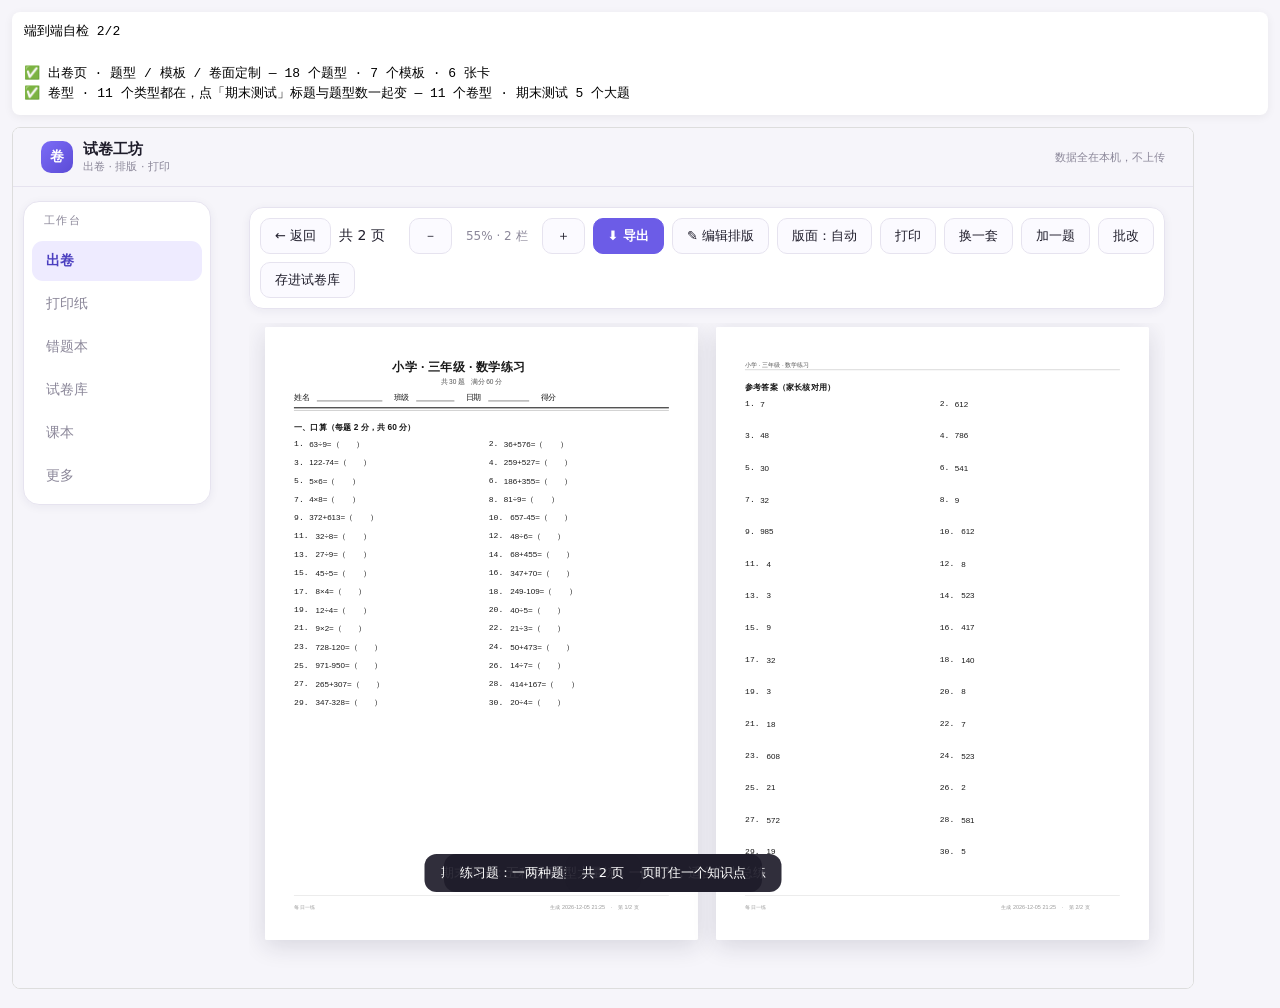
==== commit cf79174b: "题库扩到 6.8 万道（zx-study MIT）+ 出题四项智能化 题库 - 新增 tools/import-zx-study.py：把 zx-study 的 bank.db 转成本项目 quest" ====
--- a/web/e2e.html
+++ b/web/e2e.html
@@ -1424,6 +1424,95 @@
   return `关掉真题 · 按题型配比出了 ${qs.length} 题`;
 });
 
+// ---------------------------------------------------------------- 末页补满 / 错题优先
+
+await test('末页补满 · 开了以后末页不再是半张纸，页数不增', async () => {
+  goCreate();
+  await waitFor(() => q('#view .create-actions'), '出卷页');
+  // 上一条用例把页数上限设成了 2 页，这里必须先还原 —— 限页时不补满（两个开关会打架）
+  viewChip('页数上限', '不限').click();
+  await sleep(80);
+  // 用「练习题」卷型（只出一个大题）把整卷压到半张纸 —— 这样末页一定空着
+  viewChip('卷型', '练习题').click();
+  await sleep(120);
+  viewChip('末页补满', '严格按题量').click();
+  await sleep(80);
+  const num = q('#view .type-item input.num');
+  if (!num) throw new Error('出卷页没有题型题量输入框');
+  setControl(num, '3');
+  await sleep(200);
+  const off = await generate();
+
+  goCreate();
+  await waitFor(() => q('#view .create-actions'), '出卷页');
+  viewChip('末页补满', '自动补满').click();
+  await sleep(150);
+  if (!viewChip('末页补满', '自动补满').classList.contains('on')) throw new Error('「自动补满」没选中');
+  const on = await generate();
+
+  const lenOff = off.text.replace(/\s/g, '').length;
+  const lenOn = on.text.replace(/\s/g, '').length;
+  if (lenOn <= lenOff) throw new Error(`开了补满卷面没变多（${lenOff} → ${lenOn} 字），末页本来就满？`);
+  if (on.n > off.n) throw new Error(`补满多印了一页（${off.n} → ${on.n} 页）`);
+
+  // 收尾：把这个开关拨回出厂值，后面的用例按「严格按题量」跑
+  goCreate();
+  await waitFor(() => q('#view .create-actions'), '出卷页');
+  viewChip('末页补满', '严格按题量').click();
+  await sleep(80);
+  return `${off.n} 页 ${lenOff} 字 → ${on.n} 页 ${lenOn} 字`;
+});
+
+await test('错题优先 · 真题卷里错过的题会被优先抽回来', async () => {
+  await freshApp();
+  // 真题库里三年级数学一道都没有，先切到六年级
+  const sel = [...D().querySelectorAll('#view select')]
+    .find((x) => [...x.options].some((o) => T(o).includes('六年级')));
+  if (!sel) throw new Error('找不到年级下拉');
+  sel.value = '6';
+  sel.dispatchEvent(new frame.contentWindow.Event('change', { bubbles: true }));
+  await sleep(500);
+  const card = await examReady();
+  const open = [...card.querySelectorAll('button')].find((b) => T(b) === '用真题出卷');
+  if (!open) throw new Error('没有「用真题出卷」按钮');
+  open.click();
+  await sleep(400);
+  await generate();
+
+  // 记两道错题，顺手记下它们的题干片段
+  const btn = qa('#view .preview-toolbar .btn').find((b) => T(b) === '批改');
+  if (!btn) throw new Error('工具栏没有「批改」');
+  btn.click();
+  await waitFor(() => modal(), '批改弹窗');
+  const rows = [...modal().querySelectorAll('.grading-row')];
+  if (rows.length < 4) throw new Error(`批改列表只有 ${rows.length} 道`);
+  const snippets = rows.slice(0, 2).map((r) => T(r.querySelector('b')).replace(/^\d+[.、]\s*/, '').replace(/\s/g, '').slice(0, 10));
+  rows.slice(0, 2).forEach((r) => {
+    const b = r.querySelector('input');
+    b.checked = true;
+    b.dispatchEvent(new Event('change', { bubbles: true }));
+  });
+  modalBtn('记进错题本').click();
+  await sleep(300);
+
+  // 从错题本页读一遍真实存下来的题干（比弹窗里猜可靠）
+  dock('错题本');
+  await waitFor(() => q('#view .mistake-list'), '错题本页');
+  const saved = qa('#view .mistake-item')
+    .slice(0, 2)
+    .map((x) => T(x).replace(/\s/g, '').slice(0, 10))
+    .filter(Boolean);
+  if (saved.length < 2) throw new Error(`错题本里只存下 ${saved.length} 道`);
+
+  dock('出卷');
+  await waitFor(() => q('#view .create-actions'), '出卷页');
+  const next = await generate();
+  const flat = next.text.replace(/\s/g, '');
+  const hit = saved.filter((s) => flat.includes(s));
+  if (!hit.length) throw new Error(`新卷里一道错题都没抽回来（错题：${saved.join(' / ')}）`);
+  return `记 2 道错题 → 新卷抽回 ${hit.length} 道`;
+});
+
 // ---------------------------------------------------------------- 收尾
 
 paint();
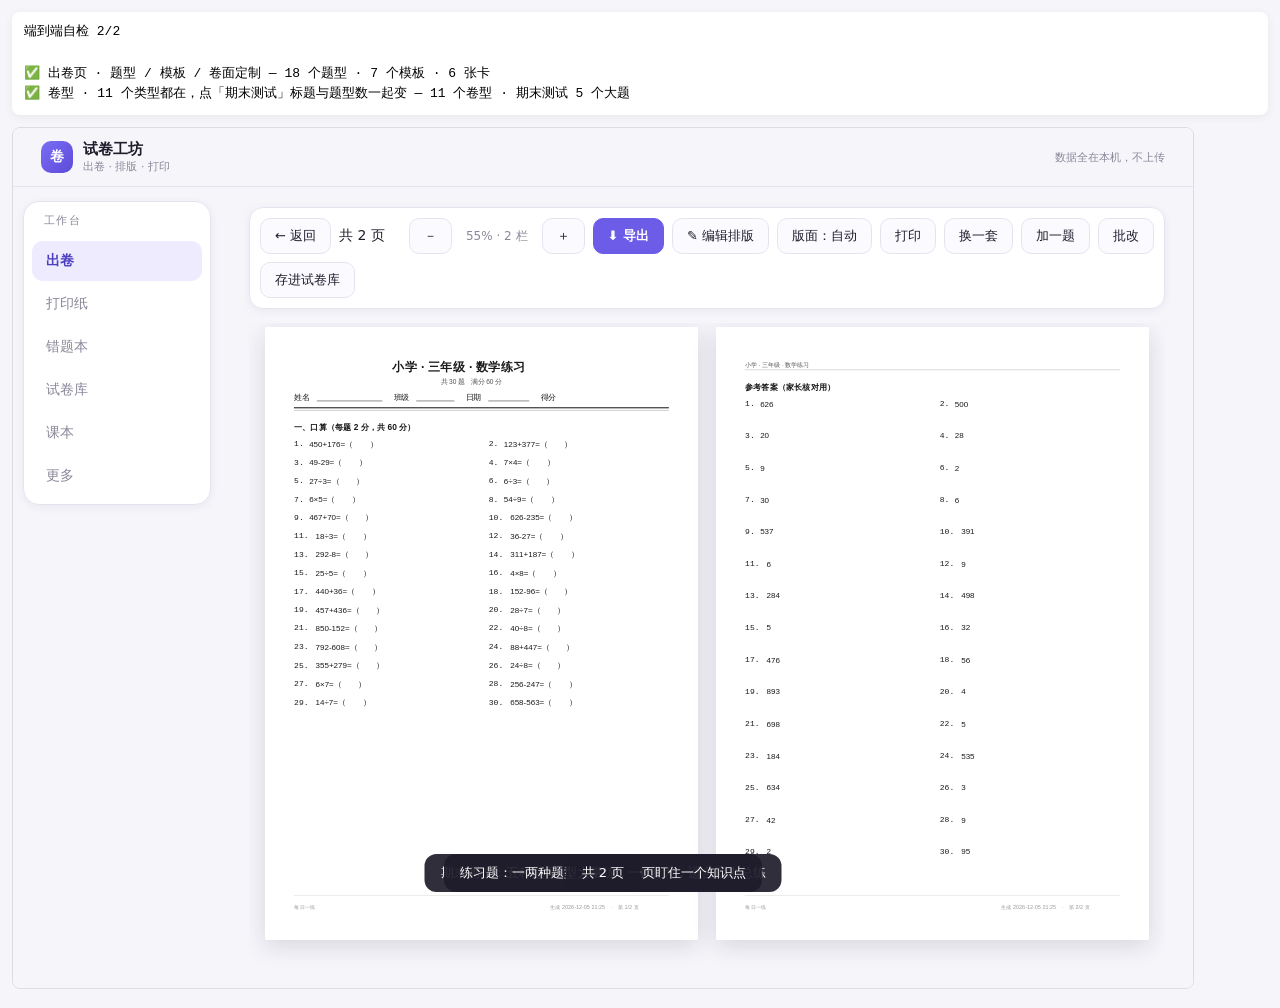
==== commit 523e8e89: "参考表内置：词表 80→3,652、英语 42→873、古诗 44→108 数据（tools/import-zx-refs.py，同时写 web/data/refs 与 app assets/refs" ====
--- a/web/e2e.html
+++ b/web/e2e.html
@@ -942,6 +942,40 @@
 });
 
 // 28 --------------------------------------------------------------
+await test('词表 · 参考资料库并进来以后一年级能出满一整大题拼音题', async () => {
+  // v0.28.0：词表从手写的 80 个词扩到 3,652 个（refs/cn_words.json，来自 zx-study MIT）。
+  // 一年级的拼音题原来只有 8 个词可用，要 30 道最多出 8 道；现在应当能出满。
+  await freshApp();
+  dock('更多');
+  await waitFor(() => q('#view .card'), '更多页');
+  const about = T(q('#view'));
+  const hit = about.match(/中文\s*(\d+)\s*词/);
+  if (!hit) throw new Error('关于页没印词表规模，看不出参考资料库有没有并进来');
+  const cn = Number(hit[1]);
+  if (cn < 3000) throw new Error(`中文字词表只有 ${cn} 个（参考资料库没并进来？）`);
+
+  goCreate();
+  await waitFor(() => q('#view .create-actions'), '出卷页');
+  viewChip('卷型', '拼音').click();
+  await sleep(250);
+  const p = await generate();
+
+  // 三种措辞：「看拼音写词 X（　）」「读拼音写词 X（　）」「拼音 X（　）」
+  const SYL = '[a-züāáǎàēéěèīíǐìōóǒòūúǔùǖǘǚǜ]';
+  const stems = [...p.text.matchAll(
+    new RegExp(`(?:看拼音写词|读拼音写词|拼音)\\s*(${SYL}+(?:\\s+${SYL}+)*)\\s*（`, 'g'),
+  )].map((m) => m[1].trim());
+  if (stems.length < 25) throw new Error(`一年级拼音卷只排出 ${stems.length} 道拼音题`);
+  const dup = stems.filter((x, i) => stems.indexOf(x) !== i);
+  if (dup.length) throw new Error(`同一张卷子里重复的拼音：${[...new Set(dup)].join(' / ')}`);
+
+  // 收尾：「拼音」卷型会把科目锁死在语文并写进存档，后面的用例要出数学题。
+  // 直接重开一次最稳 —— 只拨「卷型」不会把科目拨回数学（这块状态是联动的）。
+  await freshApp();
+  return `中文 ${cn} 词 · 拼音题 ${stems.length} 道且互不重复`;
+});
+
+// 29 --------------------------------------------------------------
 await test('编辑排版 · 标题并成一行、每大题单独定栏数', async () => {
   if (frame.clientWidth < 1024) return '窗口太窄，跳过（电脑端功能）';
   goCreate();
@@ -979,7 +1013,7 @@
   return `标题并成一行省 ${(y0 - y1).toFixed(0)}pt · 这一大题 2 栏 → 1 栏（${w0.toFixed(0)} → ${w1.toFixed(0)}pt）`;
 });
 
-// 29 --------------------------------------------------------------
+// 30 --------------------------------------------------------------
 await test('预览页双击就改 · 单击不弹框、不进编辑模式、位置不动', async () => {
   if (frame.clientWidth < 1024) return '窗口太窄，跳过（电脑端功能）';
   goCreate();
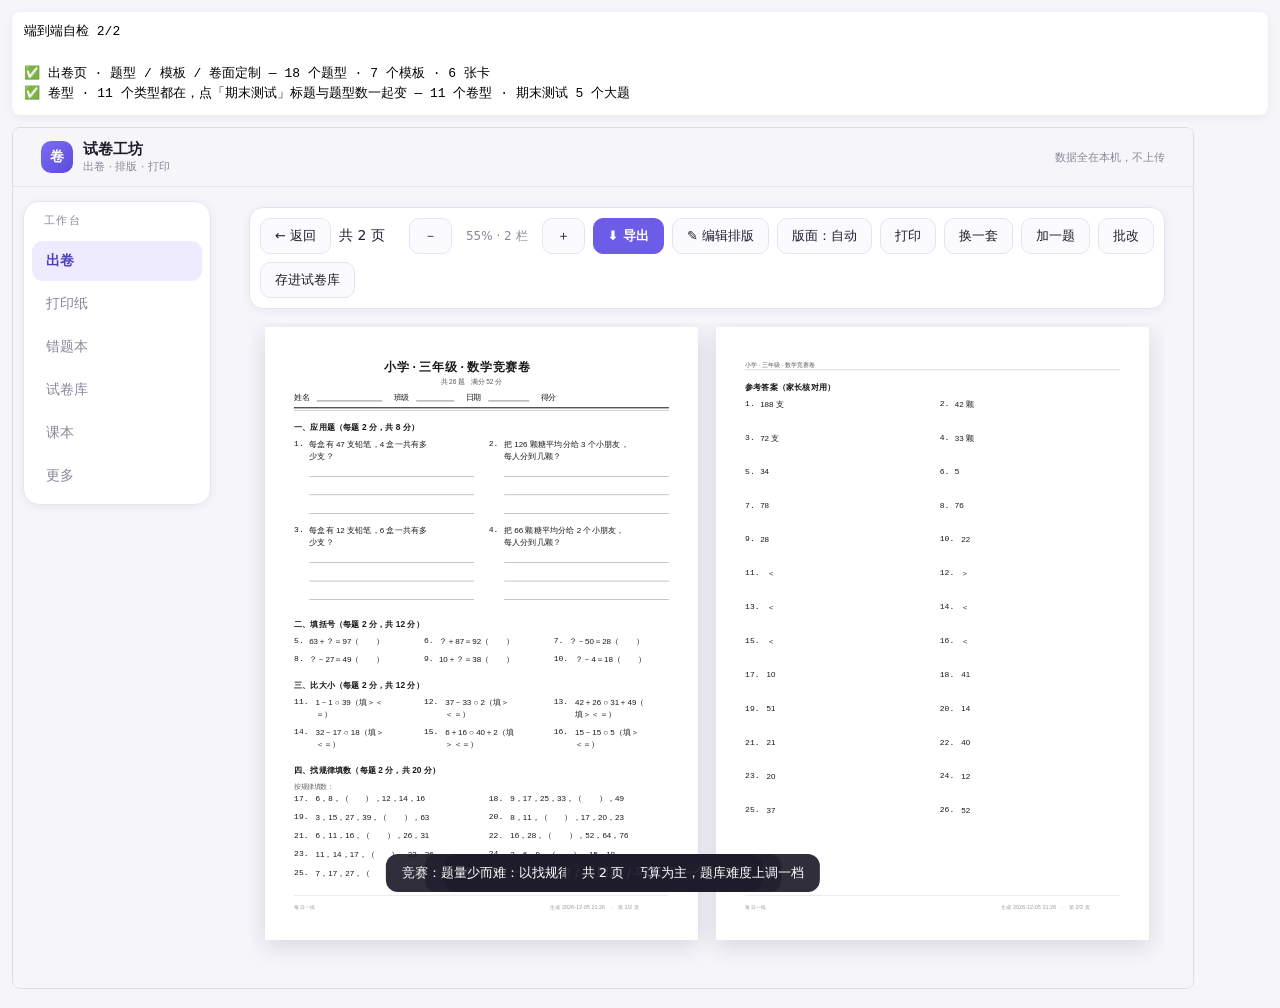
==== commit 5aff38b0: "英语单词表再收一道去重：同一英文单词只留一个义项 - drink 既是「饮料」又是「喝」、happy 有「快乐的/开心的/高兴的」三个义项，   汉译英印出来答案就不唯一了；按年级升序取最早那条（最基" ====
--- a/web/e2e.html
+++ b/web/e2e.html
@@ -946,33 +946,44 @@
   // v0.28.0：词表从手写的 80 个词扩到 3,652 个（refs/cn_words.json，来自 zx-study MIT）。
   // 一年级的拼音题原来只有 8 个词可用，要 30 道最多出 8 道；现在应当能出满。
   await freshApp();
-  dock('更多');
-  await waitFor(() => q('#view .card'), '更多页');
-  const about = T(q('#view'));
-  const hit = about.match(/中文\s*(\d+)\s*词/);
-  if (!hit) throw new Error('关于页没印词表规模，看不出参考资料库有没有并进来');
-  const cn = Number(hit[1]);
-  if (cn < 3000) throw new Error(`中文字词表只有 ${cn} 个（参考资料库没并进来？）`);
-
-  goCreate();
-  await waitFor(() => q('#view .create-actions'), '出卷页');
-  viewChip('卷型', '拼音').click();
-  await sleep(250);
-  const p = await generate();
-
-  // 三种措辞：「看拼音写词 X（　）」「读拼音写词 X（　）」「拼音 X（　）」
-  const SYL = '[a-züāáǎàēéěèīíǐìōóǒòūúǔùǖǘǚǜ]';
-  const stems = [...p.text.matchAll(
-    new RegExp(`(?:看拼音写词|读拼音写词|拼音)\\s*(${SYL}+(?:\\s+${SYL}+)*)\\s*（`, 'g'),
-  )].map((m) => m[1].trim());
-  if (stems.length < 25) throw new Error(`一年级拼音卷只排出 ${stems.length} 道拼音题`);
-  const dup = stems.filter((x, i) => stems.indexOf(x) !== i);
-  if (dup.length) throw new Error(`同一张卷子里重复的拼音：${[...new Set(dup)].join(' / ')}`);
-
-  // 收尾：「拼音」卷型会把科目锁死在语文并写进存档，后面的用例要出数学题。
-  // 直接重开一次最稳 —— 只拨「卷型」不会把科目拨回数学（这块状态是联动的）。
-  await freshApp();
-  return `中文 ${cn} 词 · 拼音题 ${stems.length} 道且互不重复`;
+  try {
+    dock('更多');
+    await waitFor(() => q('#view .card'), '更多页');
+    const hit = T(q('#view')).match(/中文\s*(\d+)\s*词/);
+    if (!hit) throw new Error('关于页没印词表规模，看不出参考资料库有没有并进来');
+    const cn = Number(hit[1]);
+    if (cn < 3000) throw new Error(`中文字词表只有 ${cn} 个（参考资料库没并进来？）`);
+
+    goCreate();
+    await waitFor(() => q('#view .create-actions'), '出卷页');
+    // 先切到语文：拼音题只对语文开放，留在数学里题型列表里根本没有它
+    viewChip('科目（可多选）', '语文').click();
+    await sleep(250);
+    // 只留拼音题、要 30 道：一口气要满一整大题，词不够就会少出
+    qa('#view .type-tools .btn').find((b) => T(b) === '清空')?.click();
+    await sleep(150);
+    const item = qa('#view .type-item').find((n) => /拼音/.test(T(n.querySelector('.type-name'))));
+    if (!item) throw new Error('题型列表里没有「看拼音写词」');
+    item.querySelector('input[type="checkbox"]').click();
+    await sleep(250);
+    const num = item.querySelector('input.num');
+    if (num) setControl(num, '30');
+    await sleep(250);
+    await generate();
+
+    // 直接读排版结果，比在卷面文字里正则抠拼音可靠
+    const W = D().defaultView;
+    const qs = (W.__papermill?.paper?.questions ?? []).filter((x) => x.type === 'PINYIN');
+    if (qs.length < 30) throw new Error(`一年级 30 道拼音题只出了 ${qs.length} 道（词池不够？）`);
+    const answers = qs.map((x) => x.answer);
+    const dup = [...new Set(answers.filter((x, i) => answers.indexOf(x) !== i))];
+    if (dup.length) throw new Error(`同一张卷子里重复的词：${dup.join(' / ')}`);
+    return `中文 ${cn} 词 · 一年级 30 道拼音题全出满且无重复词`;
+  } finally {
+    // 「清空 + 只勾拼音」会把科目锁在语文并写进存档，后面的用例要出数学题。
+    // 用 finally：断言失败也要把状态拨回去，否则后面几条会跟着连环失败。
+    await freshApp();
+  }
 });
 
 // 29 --------------------------------------------------------------
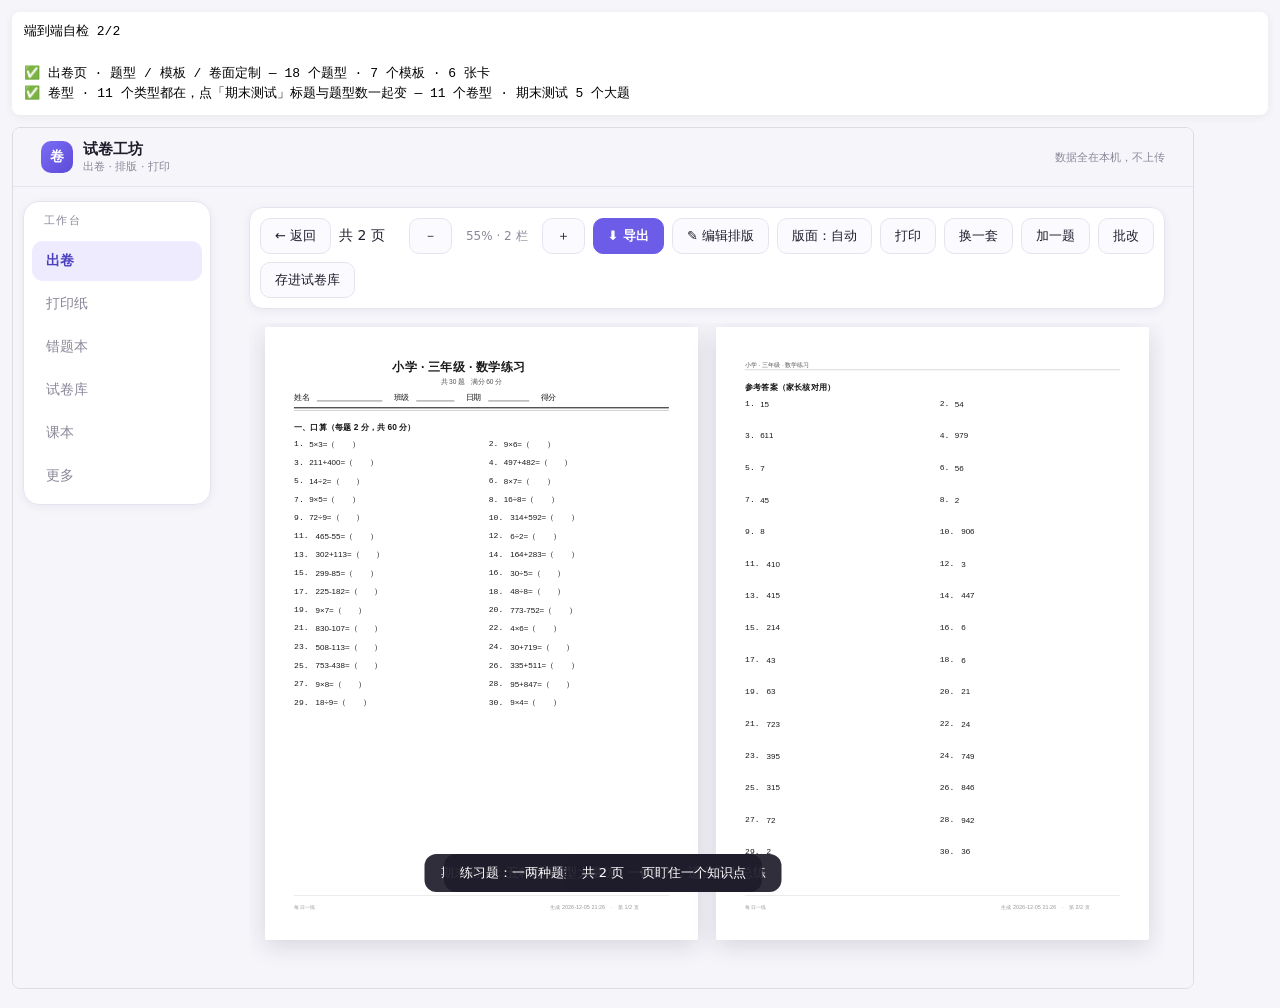
==== commit fda15a12: "量词填空 / 写反义词两个新题型 + 单文件 14.8 MB → 3.97 MB 数据（tools/import-zx-refs.py） - 新增 refs/antonyms.json（159 对）、" ====
--- a/web/e2e.html
+++ b/web/e2e.html
@@ -987,6 +987,67 @@
 });
 
 // 29 --------------------------------------------------------------
+await test('量词填空 · 一年级就出得满，题干都是「一（　）X」且填得出量词', async () => {
+  // v0.29.0：数据来自 refs/classifiers.json（255 条，人工逐条核过）。
+  // 这条只验「出得来、形状对、答案非空」，具体搭配对不对在导入脚本那边卡。
+  const { compose, defaultSpec } = await import('./js/core/composer.js');
+  // 自检页自己不跑 app.js 的 boot，答案表是空的 —— 这两条要先把参考资料库读进来
+  const store = await import('./js/data/store.js');
+  if (!store.DATA.refs?.classifiers?.length) await store.loadCoreData();
+  const report = [];
+  for (const grade of [1, 3]) {
+    const spec = defaultSpec(grade, ['CHINESE']);
+    spec.counts = { CLASSIFIER_FILL: 12 };
+    const paper = compose(spec);
+    if (paper.questions.length < 8) {
+      throw new Error(`${grade} 年级量词题只出了 ${paper.questions.length} 道（数据池不够？）`);
+    }
+    for (const item of paper.questions) {
+      if (!/一（　）\S/.test(item.stem)) {
+        throw new Error(`题干形状不对：${item.stem}`);
+      }
+      if (!item.answer || item.answer.length > 2) {
+        throw new Error(`答案不像量词：${item.stem} → ${item.answer}`);
+      }
+    }
+    const nouns = paper.questions.map((x) => x.stem.replace(/^.*一（　）/, ''));
+    const dup = [...new Set(nouns.filter((x, i) => nouns.indexOf(x) !== i))];
+    if (dup.length) throw new Error(`同一张卷里重复的名词：${dup.join(' / ')}`);
+    report.push(`${grade} 年级 ${paper.questions.length} 道`);
+  }
+  return report.join('，');
+});
+
+// 30 --------------------------------------------------------------
+await test('写反义词 · 只出单字对，同一对的两个方向不会同时出现', async () => {
+  // 数据里「上→下」和「下→上」都有，导入脚本已按无序对去重；
+  // 这条守着「一张卷里不许出现同一对的两个方向」（那等于同一道题印两遍）。
+  const { compose, defaultSpec } = await import('./js/core/composer.js');
+  const store = await import('./js/data/store.js');
+  if (!store.DATA.refs?.antonyms?.length) await store.loadCoreData();
+  const spec = defaultSpec(3, ['CHINESE']);
+  spec.counts = { ANTONYM: 10 };
+  const paper = compose(spec);
+  if (paper.questions.length < 6) {
+    throw new Error(`三年级反义词只出了 ${paper.questions.length} 道`);
+  }
+  const seen = [];
+  for (const item of paper.questions) {
+    const m = item.stem.match(/反义词：(\S+?)——/);
+    if (!m) throw new Error(`题干形状不对：${item.stem}`);
+    const a = m[1];
+    const b = item.answer;
+    if ([...a].length !== 1 || [...b].length !== 1) {
+      throw new Error(`不是单字对：${a}——${b}`);
+    }
+    const key = [a, b].sort().join('|');
+    if (seen.includes(key)) throw new Error(`同一对出了两遍：${a}——${b}`);
+    seen.push(key);
+  }
+  return `${paper.questions.length} 道，均为单字对且互不重复`;
+});
+
+// 31 --------------------------------------------------------------
 await test('编辑排版 · 标题并成一行、每大题单独定栏数', async () => {
   if (frame.clientWidth < 1024) return '窗口太窄，跳过（电脑端功能）';
   goCreate();
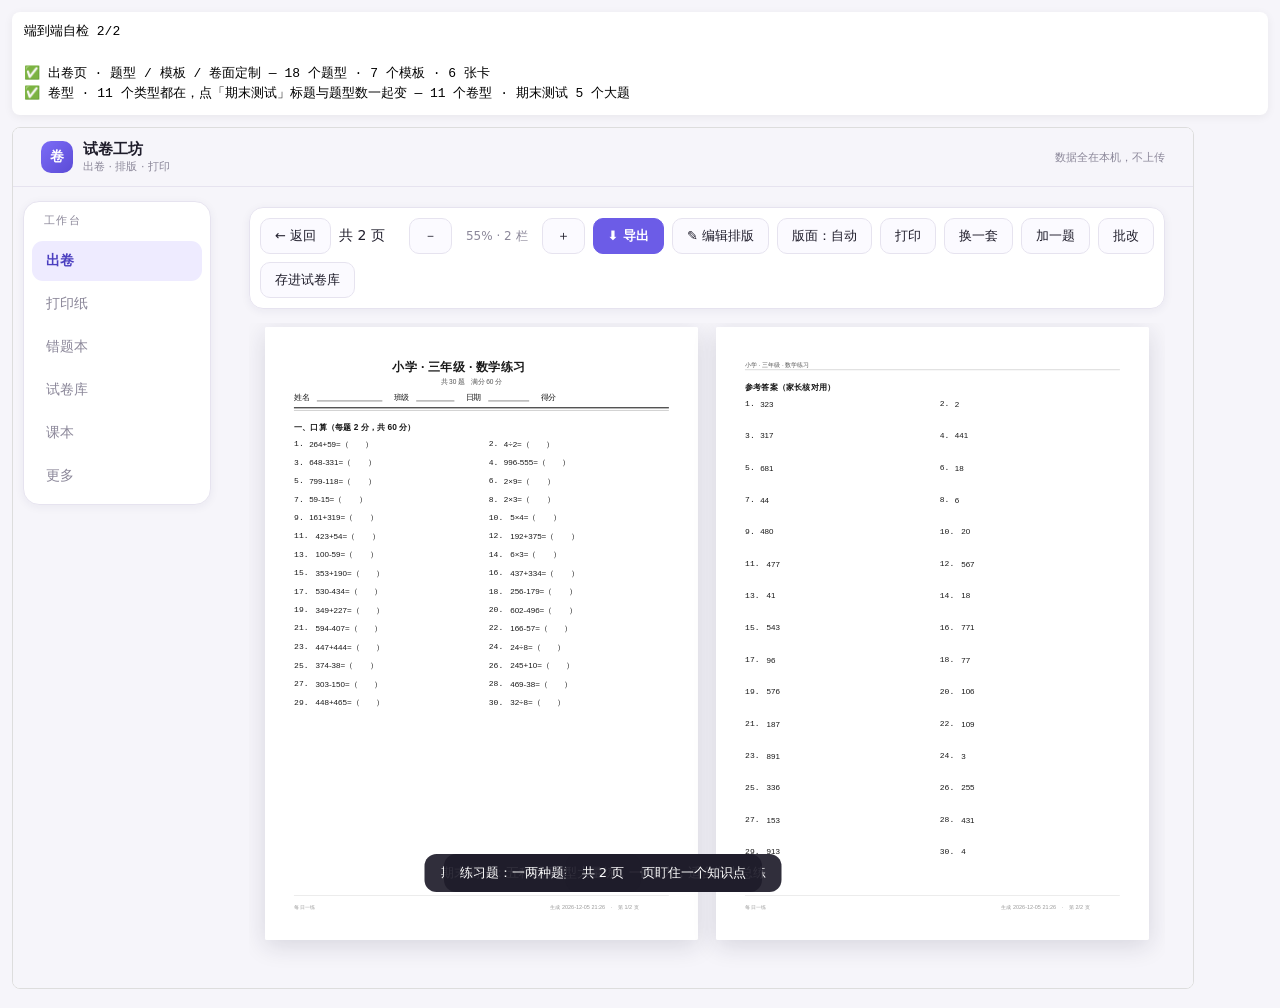
==== commit a907ee55: "大题深度排版：每行几道 / 每格高 / 列间距 / 题间距 / 每题留白 用户要求「编辑排版时能对某个大题做深度排版，比如几行几列、空白给多少」。  - section.layout 承载五个旋钮，缺" ====
--- a/web/e2e.html
+++ b/web/e2e.html
@@ -1069,20 +1069,99 @@
   const y1 = D().defaultView.__papermill.result.pages[0].hits[0].y;
   if (!(y1 < y0 - 5)) throw new Error(`标题合成一行后卷头没变矮：${y0.toFixed(1)} → ${y1.toFixed(1)}`);
 
-  // 每大题栏数：点第一题 → 面板里把它切成 1 栏，块宽应当明显变宽
+  // 每大题栏数：点第一题 → 面板里把「每行几道」切成 1，块宽应当明显变宽
   const w0 = D().defaultView.__papermill.result.pages[0].hits[0].w;
   qa('#view .hit')[0].click();
   await sleep(300);
   const selCard = q('#view .edit-card.is-selected');
   if (!selCard) throw new Error('选中题目后没有「这一大题」卡片');
-  const one = [...selCard.querySelectorAll('.chip')].find((n) => T(n) === '1 栏');
-  if (!one) throw new Error('没有「1 栏」');
-  one.click();
+  const layoutCard = qa('#view .edit-card').find((n) => T(n).startsWith('这一大题的版式'));
+  if (!layoutCard) throw new Error('面板里没有「这一大题的版式」');
+  const colNum = [...layoutCard.querySelectorAll('.edit-line')]
+    .find((n) => T(n).startsWith('每行几道'))?.querySelector('input.num');
+  if (!colNum) throw new Error('没有「每行几道」加减器');
+  colNum.value = '1';
+  colNum.dispatchEvent(new Event('change', { bubbles: true }));
   await sleep(1200);
   const w1 = D().defaultView.__papermill.result.pages[0].hits[0].w;
   if (!(w1 > w0 * 1.5)) throw new Error(`切成 1 栏后块宽没变：${w0.toFixed(0)} → ${w1.toFixed(0)}pt`);
 
   return `标题并成一行省 ${(y0 - y1).toFixed(0)}pt · 这一大题 2 栏 → 1 栏（${w0.toFixed(0)} → ${w1.toFixed(0)}pt）`;
+});
+
+// 30b -------------------------------------------------------------
+await test('大题深度排版 · 每行几道 / 每格高 / 列间距 / 每题留白', async () => {
+  if (frame.clientWidth < 1024) return '窗口太窄，跳过（电脑端功能）';
+  goCreate();
+  await waitFor(() => q('#view .create-actions'), '出卷页');
+  await generate();
+  const editBtn = qa('#view .preview-toolbar .btn').find((b) => T(b).includes('编辑排版'));
+  if (!editBtn) throw new Error('没有「编辑排版」按钮');
+  editBtn.click();
+  await waitFor(() => q('#view .edit-panel'), '编辑面板');
+  await waitFor(() => qa('#view .hit').length > 0, '纸面热区', 8000);
+
+  qa('#view .hit')[0].click();
+  await sleep(300);
+  const box = qa('#view .edit-card').find((n) => T(n).startsWith('这一大题的版式'));
+  if (!box) throw new Error('面板里没有「这一大题的版式」卡片');
+
+  // 只看**第一个大题**的题：跨过大题去数 x 种数会把别的大题的列数混进来
+  const rowsOf = () => {
+    const n = D().defaultView.__papermill.paper.sections[0].questions.length;
+    const hits = D().defaultView.__papermill.result.pages.flatMap((p) => p.hits).slice(0, n);
+    return { x: new Set(hits.map((h) => Math.round(h.x))), h: hits.map((h) => h.h) };
+  };
+
+  // ① 每行 4 道：能排 4 就 4；排不下会自动降到放得下的列数，但**一道题都不许折行**。
+  //    这两条要一起验 —— 只验列数会把「挤成 4 列然后括号掉到第二行」当成成功。
+  const setStep = (label, value) => {
+    const row = [...box.querySelectorAll('.edit-line')].find((n) => T(n).startsWith(label));
+    const num = row?.querySelector('input.num');
+    if (!num) throw new Error(`找不到「${label}」的加减器`);
+    num.value = String(value);
+    num.dispatchEvent(new Event('change', { bubbles: true }));
+  };
+  setStep('每行几道', 4);
+  await sleep(1400);
+  const four = rowsOf();
+  if (four.x.size < 2 || four.x.size > 4) throw new Error(`设成每行 4 道后列数是 ${four.x.size}，超出 2~4`);
+  const bodySize = D().defaultView.__papermill.result.bodySize;
+  const oneLine = bodySize * 1.5;
+  const wrapped = four.h.filter((v) => v > oneLine + 4.5).length;
+  if (wrapped > 0) throw new Error(`设成 4 列后有 ${wrapped} 道题折了行（列宽放不下题干）`);
+  const laid = D().defaultView.__papermill.paper.sections[0].layout;
+  if (laid?.cols !== 4) throw new Error(`版式没存下来：layout.cols = ${laid?.cols}`);
+
+  // ② 每格高 42pt：同一大题每道题的高度都应当 ≥42 且彼此相等（按行对齐）
+  setStep('每格高', 42);
+  await sleep(1400);
+  const cell = rowsOf();
+  if (!cell.h.every((v) => v >= 41.5)) throw new Error(`每格高 42 没生效：${cell.h.map((v) => v.toFixed(1)).join('/')}`);
+  if (new Set(cell.h.map((v) => Math.round(v * 10))).size !== 1) {
+    throw new Error(`同一大题的高度不齐，行对不上：${cell.h.map((v) => v.toFixed(1)).join('/')}`);
+  }
+
+  // ③ 每题留白：拖到 48pt，这一大题的总高度必须变高
+  const before = rowsOf().h[0];
+  const blankSlider = [...box.querySelectorAll('.edit-line')]
+    .find((n) => T(n).startsWith('每题留白'))?.querySelector('input[type=range]');
+  if (!blankSlider) throw new Error('没有「每题留白」滑杆');
+  blankSlider.value = '48';
+  blankSlider.dispatchEvent(new Event('input', { bubbles: true }));
+  await sleep(1400);
+  const after = rowsOf().h[0];
+  if (!(after > before + 20)) throw new Error(`留白拖到 48pt 后每格没变高：${before.toFixed(1)} → ${after.toFixed(1)}`);
+
+  // ④ 恢复全卷版式：layout 清空、列数回到自动试排的结果
+  const back = [...box.querySelectorAll('.btn')].find((n) => T(n).includes('恢复全卷版式'));
+  if (!back) throw new Error('没有「恢复全卷版式」');
+  back.click();
+  await sleep(1400);
+  const reset = rowsOf();
+  if (D().defaultView.__papermill.paper.sections[0].layout) throw new Error('layout 没被清掉');
+
+  return `每行 4 道 → 实际 ${four.x.size} 列（0 道折行）· 每格 42pt 等高 · 留白 48pt 撑高 ${(after - before).toFixed(0)}pt · 恢复后 ${reset.x.size} 列`;
 });
 
 // 30 --------------------------------------------------------------
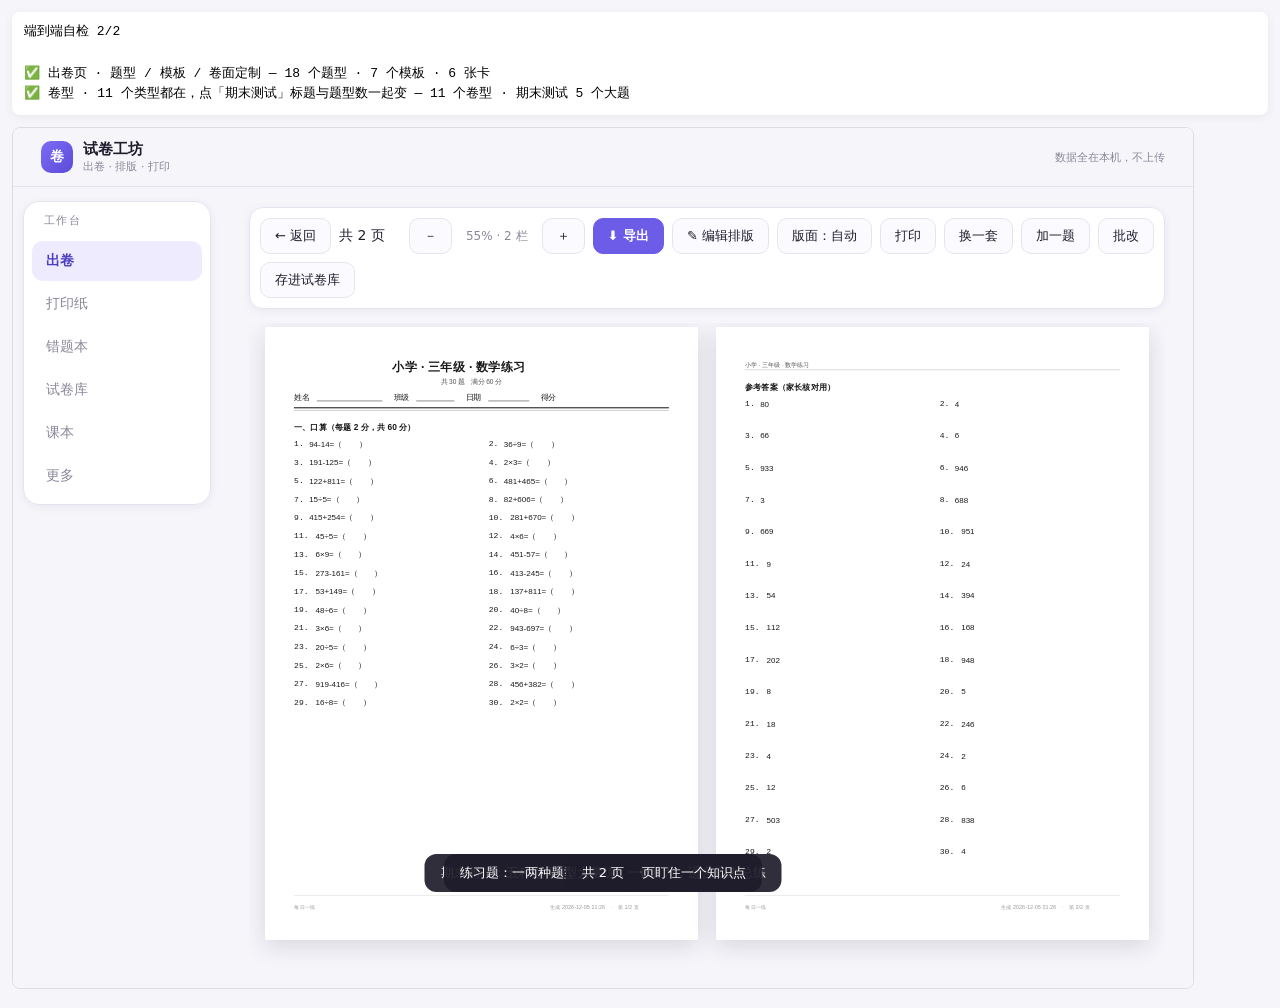
==== commit d760d91a: "大题版式常驻列出 + 新增「共几行」+ 点学生名字不再直接出卷 用户三条要求，都在编辑排版（电脑端独占）里： - 「口算这种我可以自定义分几行」：面板下半截常驻列出全卷每个大题   （口算 16 道 " ====
--- a/web/e2e.html
+++ b/web/e2e.html
@@ -520,17 +520,21 @@
 });
 
 // 13 --------------------------------------------------------------
-await test('学生条 · 点名字出卷（出卷页）', async () => {
+await test('学生条 · 点名字只切档案，不直接出卷', async () => {
   goCreate();
   await waitFor(() => q('#view .student-strip'), '出卷页学生条');
   const pill = qa('#view .student-pill').find((b) => T(b).startsWith('小明'));
   if (!pill) throw new Error('学生条里没有小明');
   pill.click();
-  await waitFor(() => qa('#view .paper-stage .paper-page').length > 0, '点名字出卷');
-  await sleep(200);
-  const r = collect();
-  if (!/小明/.test(r.text)) throw new Error('卷头没印名字');
-  return `${r.desc}`;
+  await sleep(400);
+  // 用户点的是人名，不是「出卷」：应该停在设置页，让人先看一眼年级/题数
+  if (qa('#view .paper-stage .paper-page').length) throw new Error('点名字又直接出卷了');
+  if (!q('#view .create-actions')) throw new Error('点名字后没有停在出卷设置页');
+  const onPill = qa('#view .student-pill').find((b) => b.classList.contains('on'));
+  if (!onPill || !T(onPill).startsWith('小明')) throw new Error('学生条没高亮到「小明」');
+  const name = D().defaultView.__papermill.spec.studentName ?? '';
+  if (name !== '小明') throw new Error(`档案没切过去：studentName = ${name}`);
+  return `停在出卷页 · 已切到「小明」· 没有跳预览`;
 });
 
 // 14 --------------------------------------------------------------
@@ -1075,9 +1079,14 @@
   await sleep(300);
   const selCard = q('#view .edit-card.is-selected');
   if (!selCard) throw new Error('选中题目后没有「这一大题」卡片');
-  const layoutCard = qa('#view .edit-card').find((n) => T(n).startsWith('这一大题的版式'));
-  if (!layoutCard) throw new Error('面板里没有「这一大题的版式」');
-  const colNum = [...layoutCard.querySelectorAll('.edit-line')]
+  // 大题版式卡现在**常驻**列出（不用先点题），点标题展开旋钮
+  const layoutCard = qa('#view .edit-card.sl-card')[0];
+  if (!layoutCard) throw new Error('面板里没有大题版式列表');
+  if (!layoutCard.classList.contains('is-open')) {
+    layoutCard.querySelector('.sl-head')?.click();
+    await sleep(400);
+  }
+  const colNum = [...q('#view .edit-card.sl-card.is-open').querySelectorAll('.edit-line')]
     .find((n) => T(n).startsWith('每行几道'))?.querySelector('input.num');
   if (!colNum) throw new Error('没有「每行几道」加减器');
   colNum.value = '1';
@@ -1090,7 +1099,7 @@
 });
 
 // 30b -------------------------------------------------------------
-await test('大题深度排版 · 每行几道 / 每格高 / 列间距 / 每题留白', async () => {
+await test('大题深度排版 · 每行几道 / 共几行 / 每格高 / 留白', async () => {
   if (frame.clientWidth < 1024) return '窗口太窄，跳过（电脑端功能）';
   goCreate();
   await waitFor(() => q('#view .create-actions'), '出卷页');
@@ -1101,10 +1110,15 @@
   await waitFor(() => q('#view .edit-panel'), '编辑面板');
   await waitFor(() => qa('#view .hit').length > 0, '纸面热区', 8000);
 
+  // 不点任何题，面板里就该已经列出全卷每一个大题
+  const heads = qa('#view .edit-card.sl-card .sl-head');
+  const secCount = D().defaultView.__papermill.paper.sections.filter((s) => !s.isAnswer).length;
+  if (heads.length !== secCount) throw new Error(`大题版式卡 ${heads.length} 张，卷里有 ${secCount} 段`);
+
   qa('#view .hit')[0].click();
   await sleep(300);
-  const box = qa('#view .edit-card').find((n) => T(n).startsWith('这一大题的版式'));
-  if (!box) throw new Error('面板里没有「这一大题的版式」卡片');
+  const box = q('#view .edit-card.sl-card.is-open');
+  if (!box) throw new Error('选中题后所属大题的版式卡没有自动展开');
 
   // 只看**第一个大题**的题：跨过大题去数 x 种数会把别的大题的列数混进来
   const rowsOf = () => {
@@ -1113,8 +1127,6 @@
     return { x: new Set(hits.map((h) => Math.round(h.x))), h: hits.map((h) => h.h) };
   };
 
-  // ① 每行 4 道：能排 4 就 4；排不下会自动降到放得下的列数，但**一道题都不许折行**。
-  //    这两条要一起验 —— 只验列数会把「挤成 4 列然后括号掉到第二行」当成成功。
   const setStep = (label, value) => {
     const row = [...box.querySelectorAll('.edit-line')].find((n) => T(n).startsWith(label));
     const num = row?.querySelector('input.num');
@@ -1122,18 +1134,34 @@
     num.value = String(value);
     num.dispatchEvent(new Event('change', { bubbles: true }));
   };
+
+  // ① 每行 4 道：用户点的列数说了算。放不下就**整段**缩字号，不再背着他降列。
+  //    显式设列时整段自动等高，所以即便某道题折了行，版面也是齐的。
   setStep('每行几道', 4);
   await sleep(1400);
   const four = rowsOf();
-  if (four.x.size < 2 || four.x.size > 4) throw new Error(`设成每行 4 道后列数是 ${four.x.size}，超出 2~4`);
-  const bodySize = D().defaultView.__papermill.result.bodySize;
-  const oneLine = bodySize * 1.5;
-  const wrapped = four.h.filter((v) => v > oneLine + 4.5).length;
-  if (wrapped > 0) throw new Error(`设成 4 列后有 ${wrapped} 道题折了行（列宽放不下题干）`);
+  if (four.x.size !== 4) throw new Error(`设成每行 4 道后实际排了 ${four.x.size} 列（应当就是 4）`);
+  if (new Set(four.h.map((v) => Math.round(v * 10))).size !== 1) {
+    throw new Error(`4 列后各题高度不齐：${four.h.map((v) => v.toFixed(1)).join('/')}`);
+  }
   const laid = D().defaultView.__papermill.paper.sections[0].layout;
   if (laid?.cols !== 4) throw new Error(`版式没存下来：layout.cols = ${laid?.cols}`);
 
-  // ② 每格高 42pt：同一大题每道题的高度都应当 ≥42 且彼此相等（按行对齐）
+  // ② 「共几行」反过来算：16 道设 4 行 → 列数应当变成 4
+  const sec = D().defaultView.__papermill.paper.sections[0];
+  const total = sec.questions.length;
+  const wantRows = Math.max(1, Math.ceil(total / 4));
+  setStep('共几行', wantRows);
+  await sleep(1400);
+  const byRows = rowsOf();
+  if (sec.layout?.cols !== Math.ceil(total / wantRows)) {
+    throw new Error(`设 ${wantRows} 行后列数算错：layout.cols = ${sec.layout?.cols}`);
+  }
+  if (byRows.x.size !== Math.ceil(total / wantRows)) {
+    throw new Error(`设 ${wantRows} 行后实际排了 ${byRows.x.size} 列`);
+  }
+
+  // ③ 每格高 42pt：同一大题每道题的高度都应当 ≥42 且彼此相等（按行对齐）
   setStep('每格高', 42);
   await sleep(1400);
   const cell = rowsOf();
@@ -1142,7 +1170,7 @@
     throw new Error(`同一大题的高度不齐，行对不上：${cell.h.map((v) => v.toFixed(1)).join('/')}`);
   }
 
-  // ③ 每题留白：拖到 48pt，这一大题的总高度必须变高
+  // ④ 每题留白：拖到 48pt，这一大题的总高度必须变高
   const before = rowsOf().h[0];
   const blankSlider = [...box.querySelectorAll('.edit-line')]
     .find((n) => T(n).startsWith('每题留白'))?.querySelector('input[type=range]');
@@ -1153,7 +1181,7 @@
   const after = rowsOf().h[0];
   if (!(after > before + 20)) throw new Error(`留白拖到 48pt 后每格没变高：${before.toFixed(1)} → ${after.toFixed(1)}`);
 
-  // ④ 恢复全卷版式：layout 清空、列数回到自动试排的结果
+  // ⑤ 恢复全卷版式：layout 清空、列数回到自动试排的结果
   const back = [...box.querySelectorAll('.btn')].find((n) => T(n).includes('恢复全卷版式'));
   if (!back) throw new Error('没有「恢复全卷版式」');
   back.click();
@@ -1161,7 +1189,7 @@
   const reset = rowsOf();
   if (D().defaultView.__papermill.paper.sections[0].layout) throw new Error('layout 没被清掉');
 
-  return `每行 4 道 → 实际 ${four.x.size} 列（0 道折行）· 每格 42pt 等高 · 留白 48pt 撑高 ${(after - before).toFixed(0)}pt · 恢复后 ${reset.x.size} 列`;
+  return `${heads.length} 张大题卡常驻 · 每行 4 道 → 4 列等高 · ${total} 道设 ${wantRows} 行 → ${byRows.x.size} 列 · 每格 42pt 等高 · 留白撑高 ${(after - before).toFixed(0)}pt · 恢复后 ${reset.x.size} 列`;
 });
 
 // 30 --------------------------------------------------------------
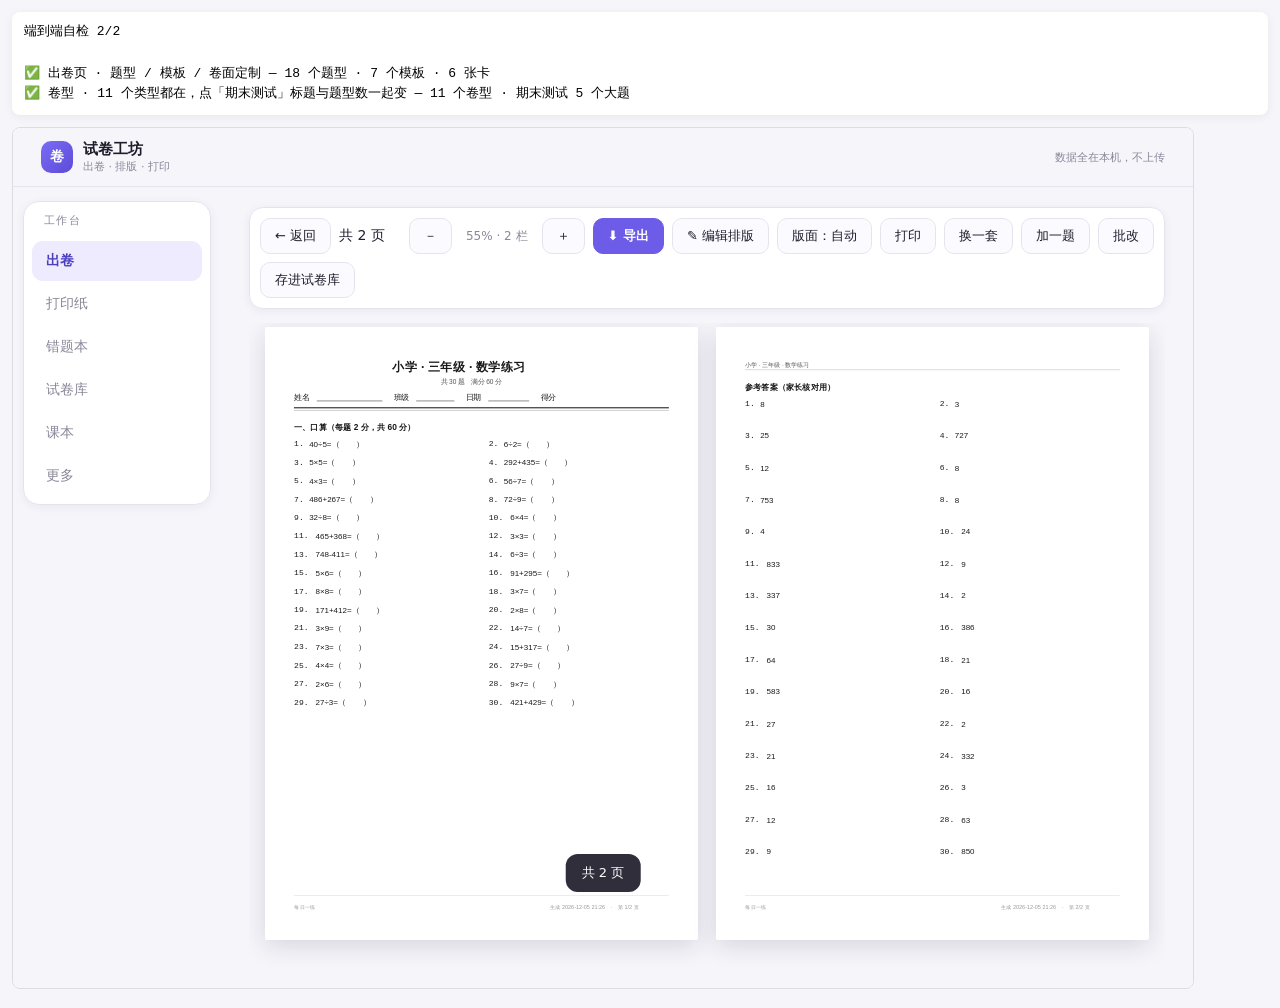
==== commit 89b359ce: "修「点生成卷子毫无反应」：科学没有课标语料，404 异常把整条出卷链路带走 复现：三年级 数学+科学 → 题型倾向点「选择题偏多」→ 生成卷子 → 页面纹丝不动。 原因链：选择题偏多排进 CURRIC" ====
--- a/web/e2e.html
+++ b/web/e2e.html
@@ -229,14 +229,14 @@
   const gradeSel = () => findField(q('#view'), '年级').querySelector('select');
   setControl(gradeSel(), '3');
   await sleep(220);
-  if (!viewChip('卷型', '小升初').disabled) throw new Error('三年级竟然能选「小升初」');
+  if (!viewChip('卷型', '小升初').classList.contains('off')) throw new Error('三年级竟然能选「小升初」');
   setControl(gradeSel(), '7');
   await sleep(240);
-  if (!viewChip('卷型', '拼音').disabled) throw new Error('七年级竟然能选「拼音」');
+  if (!viewChip('卷型', '拼音').classList.contains('off')) throw new Error('七年级竟然能选「拼音」');
   setControl(gradeSel(), '6');
   await sleep(240);
-  if (viewChip('卷型', '小升初').disabled) throw new Error('六年级选不了「小升初」');
-  if (viewChip('卷型', '拼音').disabled) throw new Error('六年级选不了「拼音」');
+  if (viewChip('卷型', '小升初').classList.contains('off')) throw new Error('六年级选不了「小升初」');
+  if (viewChip('卷型', '拼音').classList.contains('off')) throw new Error('六年级选不了「拼音」');
   setControl(gradeSel(), '3');
   await sleep(240);
   return '三年级无小升初 · 七年级无拼音 · 六年级两个都能选';
@@ -250,8 +250,10 @@
   setControl(gradeSel(), '0');
   await sleep(260);
 
+  // 能不能选看的是 .off（置灰只是外观 + 点了给解释），不是 disabled：
+  // disabled 的按钮连 click 都不派发，用户点了彻底没反馈
   const chips = () => [...findField(q('#view'), '科目（可多选）').querySelectorAll('.chip')];
-  const enabled = chips().filter((c) => !c.disabled).map(T);
+  const enabled = chips().filter((c) => !c.classList.contains('off')).map(T);
   if (enabled.join() !== '数学,语文') throw new Error('学前能选的科目是：' + enabled.join('、'));
 
   const p = await generate();
@@ -282,6 +284,77 @@
   setControl(gradeSel(), '3');
   await sleep(240);
   return `学前数学 ${total} 题 · 只开数学语文 · 语文卷出得来`;
+});
+
+// 5.6 -------------------------------------------------------------
+await test('题型倾向 · 置灰项点得动、点了说要换什么', async () => {
+  goCreate();
+  await waitFor(() => q('#view .create-actions'), '出卷页');
+  const gradeSel = () => findField(q('#view'), '年级').querySelector('select');
+  setControl(gradeSel(), '3');
+  await sleep(260);
+
+  // 三年级数学：判断题（只有科学有）、阅读理解（只有英语有）都该置灰
+  const grey = ['判断题偏多', '阅读理解偏多'].map((n) => viewChip('题型倾向', n));
+  if (!grey.every((c) => c.classList.contains('off'))) throw new Error('三年级数学这两项该是置灰的');
+  // 关键：置灰不能用 disabled —— disabled 的按钮连 click 都不派发，点了没反馈
+  if (grey.some((c) => c.disabled)) throw new Error('置灰项用了 disabled，点了不会有任何反馈');
+
+  const tilt = () => D().defaultView.__papermill.spec.tilt;
+  const before = tilt();
+  viewChip('题型倾向', '阅读理解偏多').click();
+  await sleep(420);
+  const msg = T(q('.toast') || document.createElement('div'));
+  if (!msg.includes('英语')) throw new Error('点置灰项没说清换哪科：' + msg);
+  if (tilt() !== before) throw new Error('点了置灰项竟然改了倾向');
+
+  const hint = [...q('#view').querySelectorAll('.hint')].map(T).find((t) => t.includes('已置灰'));
+  if (!hint) throw new Error('没有「当前科目没有…已置灰」这行说明');
+
+  // 能用的项照旧一点就生效
+  viewChip('题型倾向', '选择题偏多').click();
+  await sleep(420);
+  if (tilt() !== 'CHOICE') throw new Error('正常项点了没生效');
+  // 收尾复原：后面的用例按默认配比算页数
+  viewChip('题型倾向', '均衡搭配').click();
+  await sleep(320);
+  return `置灰项会解释（换成英语）· 倾向不变 · ${hint.slice(0, 18)}…`;
+});
+
+// 5.7 -------------------------------------------------------------
+await test('科学混科 · 点「选择题偏多」也能出卷（曾因缺 science.json 静默失败）', async () => {
+  goCreate();
+  await waitFor(() => q('#view .create-actions'), '出卷页');
+  const gradeSel = () => findField(q('#view'), '年级').querySelector('select');
+  setControl(gradeSel(), '3');
+  await sleep(260);
+
+  const chips = () => [...findField(q('#view'), '科目（可多选）').querySelectorAll('.chip')];
+  const sci = chips().find((c) => T(c) === '科学');
+  if (!sci || sci.classList.contains('off')) throw new Error('三年级勾不了科学');
+  if (!sci.classList.contains('on')) { sci.click(); await sleep(300); }
+
+  // 「选择题偏多」会排进 CURRIC_CHOICE（课标选择）→ 出卷前要读课标语料。
+  // 科学没有 taxonomy/science.json，以前这一步 404 直接把出卷链路带崩，
+  // 表现是点「生成卷子」页面上一点变化都没有。
+  viewChip('题型倾向', '选择题偏多').click();
+  await sleep(360);
+  const want = Number(/（(\d+) 题）/.exec(T(q('#view .create-actions .btn')))?.[1] ?? 0);
+  if (!want) throw new Error('按钮上没显示题数');
+
+  const p = await generate();
+  const head = Number((p.text.match(/共\s*(\d+)\s*题/) ?? [])[1] ?? 0);
+  if (head !== want) throw new Error(`卷头印 ${head} 题，按钮说 ${want} 题`);
+  if (!/科学/.test(p.text)) throw new Error('卷面没有科学题');
+
+  // 收尾：退回只勾数学 + 均衡搭配
+  goCreate();
+  await waitFor(() => q('#view .create-actions'), '出卷页');
+  chips().find((c) => T(c) === '科学' && c.classList.contains('on')).click();
+  await sleep(300);
+  viewChip('题型倾向', '均衡搭配').click();
+  await sleep(300);
+  return `数学+科学 选择题偏多：按钮 ${want} 题 = 卷头 ${head} 题`;
 });
 
 // 6 ---------------------------------------------------------------
